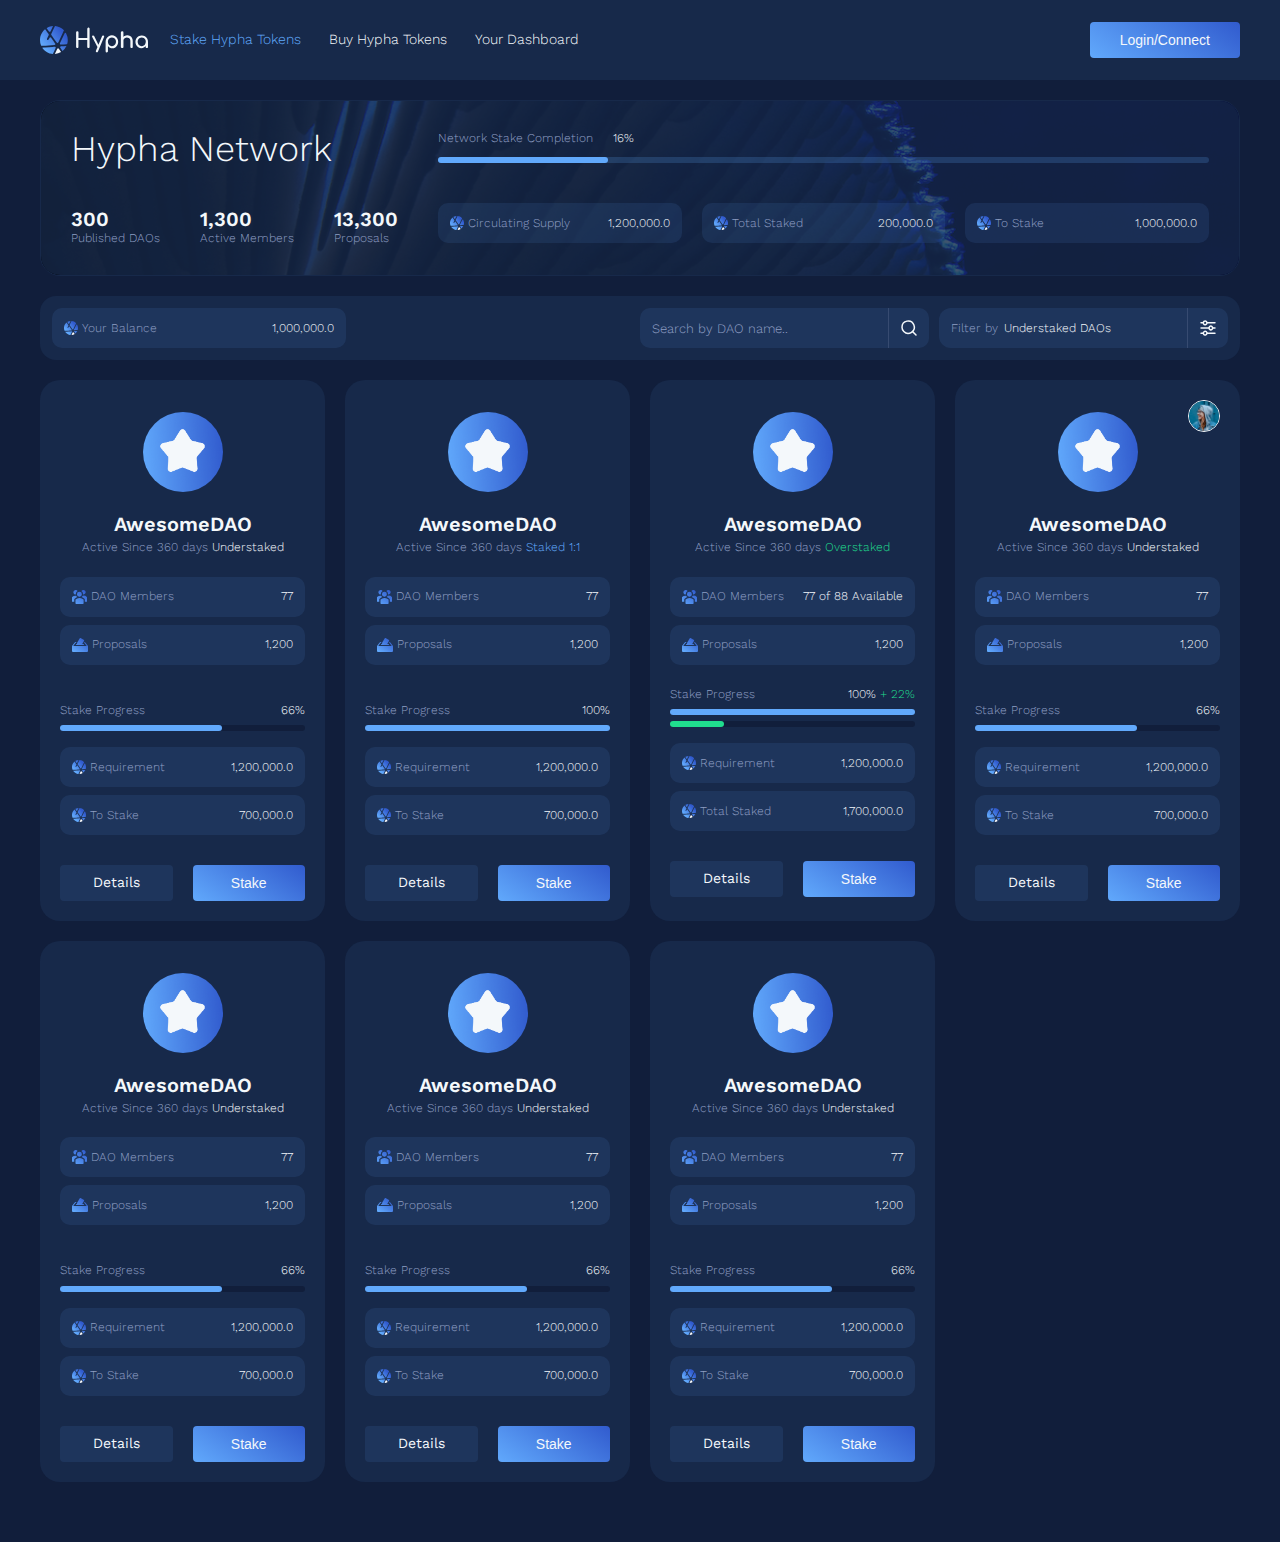
==== index.html @ 045b43c8 "first push" ====
<!DOCTYPE html>
<html lang="en">

<head>
    <meta charset="UTF-8">
    <meta name="viewport" content="width=device-width, initial-scale=1.0">
    <link rel="icon" type="image/x-icon" href="img/favicon.png">
    <link rel="preconnect" href="https://fonts.googleapis.com">
    <link rel="preconnect" href="https://fonts.gstatic.com" crossorigin>
    <link href="https://fonts.googleapis.com/css2?family=Source+Sans+3:ital,wght@0,200;0,300;0,400;0,500;0,600;0,700;0,800;0,900;1,200;1,300;1,400;1,500;1,600;1,700;1,800;1,900&family=Work+Sans:ital,wght@0,100..900;1,100..900&display=swap" rel="stylesheet">
    <link rel="stylesheet" href="css/style.css" />
    <link rel="stylesheet" href="css/responsive.css" />
    <script type="text/javascript" src="js/interactions.js"></script>
    <title>Hypha Stake Platform</title>
</head>

<body>
    <header>
        <div class="foglio flex space-center centered-vertical">
            <div class="flex centered-vertical">
                <span id="resp-menu-icon" onclick="toggleNavMenu()">
                    <span></span>
                    <span></span>
                    <span></span>
                </span>
                <div class="logo-cont flex centered-vertical">
                    <a href="#"><img class="top-logo" src="img/logo-white.svg"></a>
                </div>
                <nav id="main-menu">
                    <ul>
                        <li><a href="#" class="current-page">Stake Hypha Tokens</a></li>
                        <li><a href="#">Buy Hypha Tokens</a></li>
                        <li><a href="#">Your Dashboard</a></li>
                    </ul>
                </nav>
            </div>
            <div class="login-area">
                <button class="primary">Login/Connect</button>
            </div>
        </div>
    </header>
    <section class="network-header">
        <div class="foglio">
            <div class="network-banner gap-40 flex space-center">
                <div class="hug-content left-area">
                    <h2 class="title-36 white">Hypha Network</h2>
                    <div class="flex network-metrics">
                        <div class="condensed-text hug-content">
                            <p class="title-20 white">300</p>
                            <p class="text-12 grey">Published DAOs</p>
                        </div>

                        <div class="condensed-text hug-content">
                            <p class="title-20 white">1,300</p>
                            <p class="grey text-12">Active Members</p>
                        </div>

                        <div class="condensed-text hug-content">
                            <p class="title-20 white">13,300</p>
                            <p class="grey text-12">Proposals</p>
                        </div>
                    </div>
                </div>

                <div class="full-space right-area">
                    <div class="flex gap-20">
                        <span class="text-12 grey">Network Stake Completion</span>
                        <span class="text-12 white">16%</span>
                    </div>
                    <div class="progress-bar">
                        <div class="progress-inside-bar"></div>
                    </div>
                    <div class="banner-ui-inputs flex gap-20">
                        <div class="ui-input-data full-space flex space-center centered-vertical gap-6">
                            <div class="flex centered-vertical">
                                <img src="img/logo-round.svg" />
                                <span class="text-12 grey">Circulating Supply</span>
                            </div>
                            <div class="flex">
                                <span class="text-12 white">1,200,000.0</span>
                            </div>
                        </div>

                        <div class="ui-input-data full-space flex space-center centered-vertical gap-6">
                            <div class="flex centered-vertical">
                                <img src="img/logo-round.svg" />
                                <span class="text-12 grey">Total Staked</span>
                            </div>
                            <div class="flex">
                                <span class="text-12 white">200,000.0</span>
                            </div>
                        </div>

                        <div class="ui-input-data full-space flex space-center centered-vertical gap-6">
                            <div class="flex centered-vertical">
                                <img src="img/logo-round.svg" />
                                <span class="text-12 grey">To Stake</span>
                            </div>
                            <div class="flex">
                                <span class="text-12 white">1,000,000.0</span>
                            </div>
                        </div>
                    </div>
                </div>

            </div>
        </div>
    </section>

    <section class="dao-list">
        <div class="foglio">
            <div class="user-filter-bar flex space-center">
                <div class="width-25">
                    <div class="ui-input-data full-space flex space-center centered-vertical gap-6">
                        <div class="flex centered-vertical">
                            <img src="img/logo-round.svg" />
                            <span class="text-12 grey">Your Balance</span>
                        </div>
                        <div class="flex">
                            <span class="text-12 white">1,000,000.0</span>
                        </div>
                    </div>
                </div>

                <div class="width-50 flex gap-10">
                    <div class="search-container flex">
                        <input type="text" class="search-box" placeholder="Search by DAO name..">
                        <button class="search-button"><img src="img/search.svg" /></button>
                    </div>

                    <div class="filter-container flex">
                        <div class="filter-ui-input">Filter by <span class="white">Understaked DAOs</span></div>
                        <button onclick="toggleFilters()" class="search-button"><img src="img/sort.svg" /></button>
                    </div>
                </div>
            </div>


            <div class="dao-grid">
                <div class="dao-card understaked">
                    <div class="top-dao-info flex wrap">
                        <div class="full-space">
                            <img class="dao-logo" src="img/dao-logo.png" />
                        </div>
                        <div class="full-space">
                            <p class="title-20 dao-name white">AwesomeDAO</p>
                            <p class="grey-20 text-12">Active Since <span>360 days</span> <span class="white">Understaked</span></span></p>
                        </div>
                    </div>

                    <div class="dao-activity-metrics">
                        <div class="ui-input-data full-space flex space-center centered-vertical gap-6">
                            <div class="flex centered-vertical">
                                <img src="img/members.svg" />
                                <span class="text-12 grey">DAO Members</span>
                            </div>
                            <div class="flex">
                                <span class="text-12 white">77</span>
                            </div>
                        </div>
                        <div class="ui-input-data full-space flex space-center centered-vertical gap-6">
                            <div class="flex centered-vertical">
                                <img src="img/proposals.svg" />
                                <span class="text-12 grey">Proposals</span>
                            </div>
                            <div class="flex">
                                <span class="text-12 white">1,200</span>
                            </div>
                        </div>
                    </div>

                    <div class="dao-stake-metrics">
                        <div class="stake-bar">
                            <div class="flex space-center">
                                <span class="text-12 grey">Stake Progress</span>
                                <span class="text-12 white">66%</span>
                            </div>
                            <div class="progress-bar standard">
                                <div class="progress-inside-bar"></div>
                            </div>
                        </div>
                        <div class="ui-input-data full-space flex space-center centered-vertical gap-6">
                            <div class="flex centered-vertical">
                                <img src="img/logo-round.svg" />
                                <span class="text-12 grey">Requirement</span>
                            </div>
                            <div class="flex">
                                <span class="text-12 white">1,200,000.0</span>
                            </div>
                        </div>
                        <div class="ui-input-data full-space flex space-center centered-vertical gap-6">
                            <div class="flex centered-vertical">
                                <img src="img/logo-round.svg" />
                                <span class="text-12 grey">To Stake</span>
                            </div>
                            <div class="flex">
                                <span class="text-12 white">700,000.0</span>
                            </div>
                        </div>
                    </div>

                    <div class="flex dao-card-buttons gap-20">
                        <a href="#" class="fake-button secondary">Details</a>
                        <button class="primary" onclick="toggleModalStake()">Stake</button>
                    </div>
                </div>

                <div class=" dao-card staked-1-1">
                    <div class="top-dao-info flex wrap">
                        <div class="full-space">
                            <img class="dao-logo" src="img/dao-logo.png" />
                        </div>
                        <div class="full-space">
                            <p class="title-20 dao-name white">AwesomeDAO</p>
                            <p class="grey-20 text-12">Active Since <span>360 days</span> <span class="light-blu">Staked 1:1</span></span></p>
                        </div>
                    </div>

                    <div class="dao-activity-metrics">
                        <div class="ui-input-data full-space flex space-center centered-vertical gap-6">
                            <div class="flex centered-vertical">
                                <img src="img/members.svg" />
                                <span class="text-12 grey">DAO Members</span>
                            </div>
                            <div class="flex">
                                <span class="text-12 white">77</span>
                            </div>
                        </div>
                        <div class="ui-input-data full-space flex space-center centered-vertical gap-6">
                            <div class="flex centered-vertical">
                                <img src="img/proposals.svg" />
                                <span class="text-12 grey">Proposals</span>
                            </div>
                            <div class="flex">
                                <span class="text-12 white">1,200</span>
                            </div>
                        </div>
                    </div>

                    <div class="dao-stake-metrics">
                        <div class="stake-bar">
                            <div class="flex space-center">
                                <span class="text-12 grey">Stake Progress</span>
                                <span class="text-12 white">100%</span>
                            </div>
                            <div class="progress-bar standard completed">
                                <div class="progress-inside-bar"></div>
                            </div>
                        </div>
                        <div class="ui-input-data full-space flex space-center centered-vertical gap-6">
                            <div class="flex centered-vertical">
                                <img src="img/logo-round.svg" />
                                <span class="text-12 grey">Requirement</span>
                            </div>
                            <div class="flex">
                                <span class="text-12 white">1,200,000.0</span>
                            </div>
                        </div>
                        <div class="ui-input-data full-space flex space-center centered-vertical gap-6">
                            <div class="flex centered-vertical">
                                <img src="img/logo-round.svg" />
                                <span class="text-12 grey">To Stake</span>
                            </div>
                            <div class="flex">
                                <span class="text-12 white">700,000.0</span>
                            </div>
                        </div>
                    </div>

                    <div class="flex dao-card-buttons gap-20">
                        <a href="#" class="fake-button secondary">Details</a>
                        <button class="primary" onclick="toggleModalStake()">Stake</button>
                    </div>
                </div>

                <div class="dao-card overstaked">
                    <div class="top-dao-info flex wrap">
                        <div class="full-space">
                            <img class="dao-logo" src="img/dao-logo.png" />
                        </div>
                        <div class="full-space">
                            <p class="title-20 dao-name white">AwesomeDAO</p>
                            <p class="grey-20 text-12">Active Since <span>360 days</span> <span class="green">Overstaked</span></span></p>
                        </div>
                    </div>

                    <div class="dao-activity-metrics">
                        <div class="ui-input-data full-space flex space-center centered-vertical gap-6">
                            <div class="flex centered-vertical">
                                <img src="img/members.svg" />
                                <span class="text-12 grey">DAO Members</span>
                            </div>
                            <div class="flex">
                                <span class="text-12 white">77 of 88 Available</span>
                            </div>
                        </div>
                        <div class="ui-input-data full-space flex space-center centered-vertical gap-6">
                            <div class="flex centered-vertical">
                                <img src="img/proposals.svg" />
                                <span class="text-12 grey">Proposals</span>
                            </div>
                            <div class="flex">
                                <span class="text-12 white">1,200</span>
                            </div>
                        </div>
                    </div>

                    <div class="dao-stake-metrics">
                        <div class="stake-bar">
                            <div class="flex space-center">
                                <span class="text-12 grey">Stake Progress</span>
                                <div class="inline-flex gap-4">
                                    <span class="text-12 white">100%</span> <span class="text-12 green">+ 22%</span>
                                </div>
                            </div>
                            <div class="progress-bar standard">
                                <div class="progress-inside-bar"></div>
                            </div>
                            <div class="progress-bar over-stake">
                                <div class="progress-inside-bar"></div>
                            </div>
                        </div>
                        <div class="ui-input-data full-space flex space-center centered-vertical gap-6">
                            <div class="flex centered-vertical">
                                <img src="img/logo-round.svg" />
                                <span class="text-12 grey">Requirement</span>
                            </div>
                            <div class="flex">
                                <span class="text-12 white">1,200,000.0</span>
                            </div>
                        </div>
                        <div class="ui-input-data full-space flex space-center centered-vertical gap-6">
                            <div class="flex centered-vertical">
                                <img src="img/logo-round.svg" />
                                <span class="text-12 grey">Total Staked</span>
                            </div>
                            <div class="flex">
                                <span class="text-12 white">1,700,000.0</span>
                            </div>
                        </div>
                    </div>

                    <div class="flex dao-card-buttons gap-20">
                        <a href="#" class="fake-button secondary">Details</a>
                        <button onclick="toggleModalStake()" class="primary">Stake</button>
                    </div>
                </div>

                <div class="dao-card understaked your-dao">
                    <div class="top-dao-info flex wrap">
                        <div class="avatar"><img src="img/avatar.jpg" /></div>
                        <div class="full-space">
                            <img class="dao-logo" src="img/dao-logo.png" />
                        </div>
                        <div class="full-space">
                            <p class="title-20 dao-name white">AwesomeDAO</p>
                            <p class="grey-20 text-12">Active Since <span>360 days</span> <span class="white">Understaked</span></span></p>
                        </div>
                    </div>

                    <div class="dao-activity-metrics">
                        <div class="ui-input-data full-space flex space-center centered-vertical gap-6">
                            <div class="flex centered-vertical">
                                <img src="img/members.svg" />
                                <span class="text-12 grey">DAO Members</span>
                            </div>
                            <div class="flex">
                                <span class="text-12 white">77</span>
                            </div>
                        </div>
                        <div class="ui-input-data full-space flex space-center centered-vertical gap-6">
                            <div class="flex centered-vertical">
                                <img src="img/proposals.svg" />
                                <span class="text-12 grey">Proposals</span>
                            </div>
                            <div class="flex">
                                <span class="text-12 white">1,200</span>
                            </div>
                        </div>
                    </div>

                    <div class="dao-stake-metrics">
                        <div class="stake-bar">
                            <div class="flex space-center">
                                <span class="text-12 grey">Stake Progress</span>
                                <span class="text-12 white">66%</span>
                            </div>
                            <div class="progress-bar standard">
                                <div class="progress-inside-bar"></div>
                            </div>
                        </div>
                        <div class="ui-input-data full-space flex space-center centered-vertical gap-6">
                            <div class="flex centered-vertical">
                                <img src="img/logo-round.svg" />
                                <span class="text-12 grey">Requirement</span>
                            </div>
                            <div class="flex">
                                <span class="text-12 white">1,200,000.0</span>
                            </div>
                        </div>
                        <div class="ui-input-data full-space flex space-center centered-vertical gap-6">
                            <div class="flex centered-vertical">
                                <img src="img/logo-round.svg" />
                                <span class="text-12 grey">To Stake</span>
                            </div>
                            <div class="flex">
                                <span class="text-12 white">700,000.0</span>
                            </div>
                        </div>
                    </div>

                    <div class="flex dao-card-buttons gap-20">
                        <a href="#" class="fake-button secondary">Details</a>
                        <button onclick="toggleModalStake()" class="primary">Stake</button>
                    </div>
                </div>

                <div class="dao-card understaked">
                    <div class="top-dao-info flex wrap">
                        <div class="full-space">
                            <img class="dao-logo" src="img/dao-logo.png" />
                        </div>
                        <div class="full-space">
                            <p class="title-20 dao-name white">AwesomeDAO</p>
                            <p class="grey-20 text-12">Active Since <span>360 days</span> <span class="white">Understaked</span></span></p>
                        </div>
                    </div>

                    <div class="dao-activity-metrics">
                        <div class="ui-input-data full-space flex space-center centered-vertical gap-6">
                            <div class="flex centered-vertical">
                                <img src="img/members.svg" />
                                <span class="text-12 grey">DAO Members</span>
                            </div>
                            <div class="flex">
                                <span class="text-12 white">77</span>
                            </div>
                        </div>
                        <div class="ui-input-data full-space flex space-center centered-vertical gap-6">
                            <div class="flex centered-vertical">
                                <img src="img/proposals.svg" />
                                <span class="text-12 grey">Proposals</span>
                            </div>
                            <div class="flex">
                                <span class="text-12 white">1,200</span>
                            </div>
                        </div>
                    </div>

                    <div class="dao-stake-metrics">
                        <div class="stake-bar">
                            <div class="flex space-center">
                                <span class="text-12 grey">Stake Progress</span>
                                <span class="text-12 white">66%</span>
                            </div>
                            <div class="progress-bar standard">
                                <div class="progress-inside-bar"></div>
                            </div>
                        </div>
                        <div class="ui-input-data full-space flex space-center centered-vertical gap-6">
                            <div class="flex centered-vertical">
                                <img src="img/logo-round.svg" />
                                <span class="text-12 grey">Requirement</span>
                            </div>
                            <div class="flex">
                                <span class="text-12 white">1,200,000.0</span>
                            </div>
                        </div>
                        <div class="ui-input-data full-space flex space-center centered-vertical gap-6">
                            <div class="flex centered-vertical">
                                <img src="img/logo-round.svg" />
                                <span class="text-12 grey">To Stake</span>
                            </div>
                            <div class="flex">
                                <span class="text-12 white">700,000.0</span>
                            </div>
                        </div>
                    </div>

                    <div class="flex dao-card-buttons gap-20">
                        <a href="#" class="fake-button secondary">Details</a>
                        <button onclick="toggleModalStake()" class="primary">Stake</button>
                    </div>
                </div>

                <div class="dao-card understaked">
                    <div class="top-dao-info flex wrap">
                        <div class="full-space">
                            <img class="dao-logo" src="img/dao-logo.png" />
                        </div>
                        <div class="full-space">
                            <p class="title-20 dao-name white">AwesomeDAO</p>
                            <p class="grey-20 text-12">Active Since <span>360 days</span> <span class="white">Understaked</span></span></p>
                        </div>
                    </div>

                    <div class="dao-activity-metrics">
                        <div class="ui-input-data full-space flex space-center centered-vertical gap-6">
                            <div class="flex centered-vertical">
                                <img src="img/members.svg" />
                                <span class="text-12 grey">DAO Members</span>
                            </div>
                            <div class="flex">
                                <span class="text-12 white">77</span>
                            </div>
                        </div>
                        <div class="ui-input-data full-space flex space-center centered-vertical gap-6">
                            <div class="flex centered-vertical">
                                <img src="img/proposals.svg" />
                                <span class="text-12 grey">Proposals</span>
                            </div>
                            <div class="flex">
                                <span class="text-12 white">1,200</span>
                            </div>
                        </div>
                    </div>

                    <div class="dao-stake-metrics">
                        <div class="stake-bar">
                            <div class="flex space-center">
                                <span class="text-12 grey">Stake Progress</span>
                                <span class="text-12 white">66%</span>
                            </div>
                            <div class="progress-bar standard">
                                <div class="progress-inside-bar"></div>
                            </div>
                        </div>
                        <div class="ui-input-data full-space flex space-center centered-vertical gap-6">
                            <div class="flex centered-vertical">
                                <img src="img/logo-round.svg" />
                                <span class="text-12 grey">Requirement</span>
                            </div>
                            <div class="flex">
                                <span class="text-12 white">1,200,000.0</span>
                            </div>
                        </div>
                        <div class="ui-input-data full-space flex space-center centered-vertical gap-6">
                            <div class="flex centered-vertical">
                                <img src="img/logo-round.svg" />
                                <span class="text-12 grey">To Stake</span>
                            </div>
                            <div class="flex">
                                <span class="text-12 white">700,000.0</span>
                            </div>
                        </div>
                    </div>

                    <div class="flex dao-card-buttons gap-20">
                        <a href="#" class="fake-button secondary">Details</a>
                        <button onclick="toggleModalStake()" class="primary">Stake</button>
                    </div>
                </div>

                <div class="dao-card understaked">
                    <div class="top-dao-info flex wrap">
                        <div class="full-space">
                            <img class="dao-logo" src="img/dao-logo.png" />
                        </div>
                        <div class="full-space">
                            <p class="title-20 dao-name white">AwesomeDAO</p>
                            <p class="grey-20 text-12">Active Since <span>360 days</span> <span class="white">Understaked</span></span></p>
                        </div>
                    </div>

                    <div class="dao-activity-metrics">
                        <div class="ui-input-data full-space flex space-center centered-vertical gap-6">
                            <div class="flex centered-vertical">
                                <img src="img/members.svg" />
                                <span class="text-12 grey">DAO Members</span>
                            </div>
                            <div class="flex">
                                <span class="text-12 white">77</span>
                            </div>
                        </div>
                        <div class="ui-input-data full-space flex space-center centered-vertical gap-6">
                            <div class="flex centered-vertical">
                                <img src="img/proposals.svg" />
                                <span class="text-12 grey">Proposals</span>
                            </div>
                            <div class="flex">
                                <span class="text-12 white">1,200</span>
                            </div>
                        </div>
                    </div>

                    <div class="dao-stake-metrics">
                        <div class="stake-bar">
                            <div class="flex space-center">
                                <span class="text-12 grey">Stake Progress</span>
                                <span class="text-12 white">66%</span>
                            </div>
                            <div class="progress-bar standard">
                                <div class="progress-inside-bar"></div>
                            </div>
                        </div>
                        <div class="ui-input-data full-space flex space-center centered-vertical gap-6">
                            <div class="flex centered-vertical">
                                <img src="img/logo-round.svg" />
                                <span class="text-12 grey">Requirement</span>
                            </div>
                            <div class="flex">
                                <span class="text-12 white">1,200,000.0</span>
                            </div>
                        </div>
                        <div class="ui-input-data full-space flex space-center centered-vertical gap-6">
                            <div class="flex centered-vertical">
                                <img src="img/logo-round.svg" />
                                <span class="text-12 grey">To Stake</span>
                            </div>
                            <div class="flex">
                                <span class="text-12 white">700,000.0</span>
                            </div>
                        </div>
                    </div>

                    <div class="flex dao-card-buttons gap-20">
                        <a href="#" class="fake-button secondary">Details</a>
                        <button onclick="toggleModalStake()" class="primary">Stake</button>
                    </div>
                </div>
            </div>
        </div>
    </section>

    <section id="stake-modal-pop">
        <div class="foglio">
            <div class="modal-pop">
                <div onclick="toggleModalStake()" id="close-stake-pop">
                    <img src="img/close-icon.svg" />
                </div>

                <div class="stake-top-info flex space-center gap-20">
                    <div class="flex centered-vertical">
                        <img class="dao-stake-logo" src="img/dao-logo.png">
                        <div class="dao-stake-name">
                            <p class="text-12 grey">Stake for:</p>
                            <p class="title-20 white">Awesome DAO</p>
                        </div>
                    </div>
                    <div class="stake-bar">
                        <div class="flex gap-20">
                            <span class="text-12 grey">Stake Progress</span>
                            <span class="text-12 white">66%</span>
                        </div>
                        <div class="progress-bar standard">
                            <div class="progress-inside-bar"></div>
                        </div>
                    </div>
                </div>

                <div class="stake-token-data flex gap-20">
                    <div class="ui-input-data full-space flex space-center centered-vertical gap-6">
                        <div class="flex centered-vertical">
                            <img src="img/logo-round.svg" />
                            <span class="text-12 grey">Stake Requirement</span>
                        </div>
                        <div class="flex">
                            <span class="text-12 white">1,200,000.0</span>
                        </div>
                    </div>
                    <div class="ui-input-data full-space flex space-center centered-vertical gap-6">
                        <div class="flex centered-vertical">
                            <img src="img/logo-round.svg" />
                            <span class="text-12 grey">To Stake</span>
                        </div>
                        <div class="flex">
                            <span class="text-12 white">700,000.0</span>
                        </div>
                    </div>
                </div>

                <div class="your-stake-data">
                    <div class="ui-input-data full-space flex space-center centered-vertical gap-6">
                        <div class="flex centered-vertical">
                            <img src="img/logo-round.svg" />
                            <span class="text-12 grey">Your Balance</span>
                        </div>
                        <div class="flex">
                            <span class="text-12 white">1,200,000.0</span>
                        </div>
                    </div>
                    <div class="field-wrapper">
                        <input type="text" class="your-stake-amount" placeholder="700,000.0">
                        <div class="field-over-content flex align-center">
                            <img src="img/logo-round.svg" />
                            <span class="text-12 white">Input Amount to Stake:</span>
                        </div>
                    </div>
                </div>

                <div class="modal-stake-actions flex gap-20">
                    <button onclick="toggleModalStake()" class="secondary">Close</button>
                    <button class="primary">Stake</button>
                </div>
            </div>
        </div>
    </section>

    <section id="filter-modal-pop">
        <div class="foglio">
            <div class="filters">

                <div class="filters-head">
                    <p class="title-20 white">Filters</p>
                    <div onclick="toggleFilters()" id="close-filter-pop">
                        <img src="img/close-icon.svg" />
                    </div>
                </div>
                <div class="filters-body">
                    <div class="dao-status-row flex gap-10">
                        <div class="dao-status selected">Understaked</div>
                        <div class="dao-status">Overstaked</div>
                        <div class="dao-status">1:1Staked</div>
                        <div class="dao-status">Your DAOs</div>
                    </div>

                    <div class="filters-row">
                        <p class="white">Minimum Hypha Missing Stake</p>
                        <div class="field-wrapper">
                            <input type="text" class="your-stake-amount" placeholder="100.0">
                            <div class="field-over-content flex align-center">
                                <img src="img/logo-round.svg" />
                                <span class="text-12 white">Hypha:</span>
                            </div>
                        </div>
                    </div>

                    <div class="filters-row">
                        <p class="white">Maximum Hypha Missing Stake</p>
                        <div class="field-wrapper">
                            <input type="text" class="your-stake-amount" placeholder="100.0">
                            <div class="field-over-content flex align-center">
                                <img src="img/logo-round.svg" />
                                <span class="text-12 white">Hypha:</span>
                            </div>
                        </div>
                    </div>

                    <div class="filters-row">
                        <p class="white">Minimum DAO Members</p>
                        <div class="field-wrapper">
                            <input type="text" class="your-stake-amount" placeholder="1">
                            <div class="field-over-content flex align-center">
                                <img src="img/members.svg" />
                                <span class="text-12 white">Members:</span>
                            </div>
                        </div>
                    </div>

                    <div class="filters-row">
                        <p class="white">Minimum DAO Proposals</p>
                        <div class="field-wrapper">
                            <input type="text" class="your-stake-amount" placeholder="1">
                            <div class="field-over-content flex align-center">
                                <img src="img/proposals.svg" />
                                <span class="text-12 white">Proposals:</span>
                            </div>
                        </div>
                    </div>
                </div>
                <div class="filters-foot">
                    <button class="secondary">Reset Filters</button>
                    <button class="primary">Show 1234 DAOs</button>
                </div>
            </div>
        </div>
    </section>

</body>

</html>
---- css/style.css ----
:root {
    --dark-blu: #111E3B;
    --card-blu: #17294A;
    --light-blu: #61A9FC;
    --green: #20DD8E;
    --light-blu-tra: rgba(97,169,252,0.08);
    --light-blu-trasp: rgba(97,169,252,0.1);
    --light-blu-trasp-hover: rgba(97,169,252,0.2);
    --grey: #8E9EC3;    
    --white: #F4F8FB;
    --gradient: linear-gradient(35Deg, #61A9FC, #315BCE);   
    --glow-shadow: 0px 0px 40px rgba(97,169,252,0.3);
    --work: "Work Sans", sans-serif;

}

* {
    box-sizing: border-box;
}

html {
    scroll-behavior: smooth;
    
}

body,html {
    margin:0;
    font-family: var(--work);
    color:var(--grey);
    background-color:var(--dark-blu);
    font-size:14px;
    line-height:1.7em;
    font-weight:300;
}

body::-webkit-scrollbar {
    width: 6px;
  }
   
body::-webkit-scrollbar-track {
box-shadow: inset 0 0 6px rgba(0, 0, 0, 0.3);
}
   
body::-webkit-scrollbar-thumb {
background-color: var(--light-blu);
outline: 1px solid var(--dark-blu);
border-radius:6px;
}

.no-scroll {
    overflow:hidden;
}

h1,h2,h3,h4,h5 {
    color:var(--white);
    font-weight:400;
    margin:0;
}

p {
    margin:0;
}
.white {
    color:var(--white);
}

.grey {
    color:var(--grey);
}

.green {
    color:var(--green);
}

.light-blu{color:var(--light-blu);}

.title-36 {
    font-size:36px;
    font-weight:300;
    line-height:1em;
}

.title-26 {
    font-size:26px;
    font-weight:600;
    line-height:1.2em;
}

.title-20 {
    font-size:20px;
    font-weight:600;
    line-height:1.2em;
}

.text-12 {
    font-size:12px;
    line-height:1.2em;
}

button,
.fake-button {
    height:36px;
    display:flex;
    align-items: center;
    justify-content:center;
    padding:0px 30px;
    color:var(--white);
    font-weight:400;
    font-size:14px;
    border:none;
    border-radius:4px;
    cursor:pointer;
    transition-duration: .3s;
}

button.primary,
.fake-button.primary{
    background:var(--gradient);
}

button.secondary,
.fake-button.secondary{
    background:var(--light-blu-trasp);
}

button.primary:hover,
.fake-button.primary:hover {
    box-shadow: var(--glow-shadow);
}

button.secondary:hover,
.fake-button.secondary:hover{
    background:var(--light-blu-trasp-hover);
}

/*my bootstrap stuff*/

.flex {
    display:flex;
}

.inline-flex {
    display:inline-flex;
}
.wrap {
    flex-wrap: wrap;
}
.space-center {
 justify-content: space-between;
}


.align-center {
    justify-content: space-around;
}



.gap-40 {
    gap:40px;
}
.gap-20 {
    gap:20px;
}
.gap-10 {
    gap:10px;
}

.gap-6 {
    gap:6px;
}

.gap-4 {
    gap:4px;
}

.full-space {
    width:100%;
}

.width-25 {
    width:25%;
}

.width-50 {
    width:50%;
}

.width-75 {
    width:75%;
}

.hug-content {
    width:max-content;
}

input {
    background:var(--light-blu-trasp);
    border:none;
    border-radius:10px;
    padding:12px;
    color:var(--white);
    line-height:1px;
    transition-duration: .3s;
    font-weight:300;
    font-family: "work sans";
    line-height:1em;
    font-size:13px;
}

input:focus {
    border:none;
    outline: none;
    color:var(--light-blu);

}

input:hover::placeholder {
    
    color:var(--light-blu);
} 

input:focus::placeholder {
    opacity:0;
}

input::placeholder {
    color:var(--grey);
    font-weight:300;
    line-height:1em;
}

.search-container input {
    border-radius:10px 0px 0px 10px;
}

button.search-button {
    width:48px;
    height:100%;
    background:var(--light-blu-trasp);
    display:flex;
    align-items: center;
    justify-content: center;
    padding:0;
    border-radius:0px 10px 10px 0px;
    border-left:1px solid rgba(153,167,200,20%);
    transition-duration: .3s;
}

button.search-button:hover {
    background:var(--light-blu);
}

button.search-button img {
    width:24px;
}

.filter-ui-input {
    border-radius:12px 0px 0px 12px;
    padding:12px;
    line-height:1em;
    font-size:12px;
    background:var(--light-blu-trasp);
    min-width:max-content;
    display:flex;
    align-items: center;
    gap:6px;
}

.search-container,
.filter-container,
.search-container .search-box,
.filter-container .filter-ui-input  {
    width:100%;
    min-width:max-content;
}

/*layout stuff*/

section, header {
    display: flex;
    justify-content: center;
    width:100%;
}

header {
    height:80px;
    background-color:var(--card-blu);
}
.foglio {
    max-width:1600px;
    width:100%;
    padding:0px 40px;
}

.centered-vertical {
    align-items: center;
}

.network-header {
    padding-top:20px;
}

.network-banner {
    width:100%;
    height:fit-content;
    padding:30px;
    border-radius:20px;
    position:relative;
    background-image: url('../img/network-header.jpeg');
    background-size:cover;
    border:1px solid var(--card-blu);
    min-height:100px;
    overflow:hidden;
}

.network-banner div {
    position:relative;
}

.network-banner:before {
    position:absolute;
    width:100%;
    height:100%;
    background-color:var(--card-blu);
    content:"";
    opacity:.8;
    top:0;
    left:0;
}

.top-logo {
    width:108px;
}

nav ul {
    margin:0;
    padding:0px 0px 0px 10px;
}

nav ul li {
    list-style-type: none;
    display:inline;
    padding:12px;
}

nav ul li a {
    transition-duration: .3s;
    color:var(--white);
    font-weight:300;
}

nav ul li a.current-page {
    color:var(--light-blu);
}

a {
    text-decoration: none;
}

.condensed-text p {
    line-height:1.2em;
}

.network-metrics {
    padding-top:40px;
}

.network-metrics div:not(:first-child) {
    margin-left:40px;
}

.network-banner .progress-bar {
    background: var(--light-blu-trasp-hover);
}

.progress-bar {
    width:100%;
    height:6px;
    border-radius:6px;
    margin-top:12px;
}

.network-banner .progress-bar .progress-inside-bar {
    border-radius:6px;
    height:6px;
    width:22%;
    background:var(--light-blu);
}

.banner-ui-inputs {
    padding-top:40px;
}

.ui-input-data {
    background:var(--light-blu-trasp);
    border-radius:10px;
    padding:0px 12px;
    height:40px;
    min-width:max-content;
}

.ui-input-data img {
    height:14px;
    margin-right:4px;
}


.user-filter-bar {
    padding:12px;
    border-radius: 16px;
    background:var(--card-blu);
    width:100%;
}

.dao-list {
    padding-top:20px;
    padding-bottom:60px;
}

.dao-grid {
    display: grid;
    grid-gap: 20px;
    grid-template-columns: 1fr 1fr 1fr 1fr;
    grid-auto-columns: 1fr;
    margin-top:20px;
}

.dao-card {
    width:100%;
    min-height:400px;
    border-radius:20px;
    padding:20px;
    background:var(--card-blu);

}

.top-dao-info {
    text-align: center;
    align-items: center;
}

.top-dao-info img.dao-logo {
    width:80px;
    height:80px;
    border-radius: 100%;
    object-fit: cover;
    margin-top:12px;
}

.top-dao-info .dao-name {
    margin:12px 0px 4px 0px;
}

.dao-activity-metrics {
    margin-top:22px;
    
}

.dao-stake-metrics {
    margin-top:38px;
}

.dao-activity-metrics .ui-input-data,
.dao-stake-metrics .ui-input-data {
    margin-top:8px;
}

.stake-bar {
    padding-bottom:8px;
}
.progress-bar.standard,
.progress-bar.over-stake  {
    background: var(--dark-blu);
}

.progress-bar.over-stake {
    margin-top:6px;
}

.progress-bar.standard {
    width:100%;
    height:6px;
    border-radius:6px;
    margin-top:8px;
}

.progress-bar.standard .progress-inside-bar {
    border-radius:6px;
    height:6px;
    width:66%;
    background:var(--light-blu);
}

.progress-bar.standard.completed .progress-inside-bar {
    width:100%;
}

.dao-card.overstaked .progress-bar.over-stake .progress-inside-bar {
    border-radius:6px;
    height:6px;
    width:22%;
    background:var(--green);
}

.dao-card-buttons {
    margin-top:30px;
}

.dao-card-buttons button,
.dao-card-buttons .fake-button  {
    width:100%;
}

.dao-card.overstaked .progress-inside-bar {
    width:100%;
}

.dao-card.overstaked .dao-stake-metrics {
    margin-top:22px;
}

.your-dao {
    position:relative;
}

.your-dao .avatar {
    position:absolute;
    right:20px;
    top:20px;
}

.your-dao .avatar img {
    width:32px;
    height:32px;
    object-fit: cover;
    border-radius:100%;
    border:1px solid var(--white);
}

#resp-menu-icon{
    display:none;
}

.logo-cont a {
    display:flex;
}

/* stake modal pop*/

#stake-modal-pop,
#filter-modal-pop {
    background-color:rgba(0, 0, 0, 0.7);
    backdrop-filter: blur(10px);
    position:fixed;
    top:0;
    left:0;
    height:100svh;
    width:100%;
    z-index:200;
    opacity:0;
    pointer-events: none;
    transition-duration:.2s;
}

#stake-modal-pop.show,
#filter-modal-pop.show {
    opacity:1;
    pointer-events: all;
}

#stake-modal-pop  .foglio,
#filter-modal-pop .foglio {
    display:flex;
    align-items: center;
    justify-content: center;
}

.modal-pop {
    width:100%;
    max-width:560px;
    padding:20px;
    border-radius:20px;
    background-color:var(--card-blu);
    min-height:200px;
    position:relative;
    transform:translateY(30px);
    transition: all 400ms cubic-bezier(.47,1.64,.41,.8);
}

#stake-modal-pop.show .modal-pop {
    transform:translateY(0px)
}

#close-stake-pop,
#close-filter-pop {
    position:absolute;
    top:16px;
    right:16px;
    width:24px;
    height:24px;
    display:flex;
    align-items: center;
    justify-content: center;
    cursor:pointer;
}

#close-stake-pop img,
#close-filter-pop img {
    width:10px;
}

.dao-stake-logo {
    width:60px;
    height:60px;
    border-radius: 60px;
    object-fit: cover;
    margin-right:12px;
}

.modal-pop .stake-bar {
    width:50%;
    padding-bottom: 0;
    padding-top: 15px;
}

.stake-token-data {
    margin-top:25px;
    padding-bottom:25px;
    border-bottom:1px solid var(--light-blu-trasp);
}

.your-stake-data {
    margin-top:25px;
}

.field-wrapper {
    width:100%;
    position:relative;
}

.field-over-content {
    width: max-content;
    position: absolute;
    top: 32px;
    left: 12px;
}

.field-over-content img {
    width:14px;
    margin-right:4px;
}

input.your-stake-amount {
    width:100%;
    margin-top:14px;
    font-size:22px;
    text-align:right;
    position:relative;
}

.modal-stake-actions {
    width:100%;
    margin-top:25px;
}

.modal-stake-actions button {
    width:100%;
}


.filters {
    width:660px;
    border-radius:20px;
    overflow:hidden;
    position:relative;
    transform:translateY(30px);
    transition: all 400ms cubic-bezier(.47,1.64,.41,.8);
}

.filters-head,
.filters-foot {
    padding:30px;
    background:var(--card-blu);
    box-shadow:0px 0px 30px rgba(0,0,0,0.3);
    z-index:2;
    position:relative;
}


.filters-foot {
    display:flex;
    gap:20px;
}

.filters-body {
    height:calc(100svh - 300px);
    background:var(--dark-blu);
    overflow-y:scroll;
    padding:30px;
    z-index:1;
}

.filters-body::-webkit-scrollbar {
    width: 6px;
  }
   
  .filters-body::-webkit-scrollbar-track {
    box-shadow: inset 0 0 6px rgba(0, 0, 0, 0.3);
  }
   
  .filters-body::-webkit-scrollbar-thumb {
    background-color: var(--light-blu);
    outline: 1px solid var(--dark-blu);
    border-radius:6px;
  }

.filters-foot button {
    width:100%;
    padding:0;
}

.dao-status-row {
    margin-bottom:20px;
    padding-bottom:25px;
    border-bottom: 1px solid var(--light-blu-trasp);
    flex-wrap:wrap;
}

.filters-row {
    margin-bottom:20px;
    padding-bottom:25px;
    border-bottom: 1px solid var(--light-blu-trasp);
}

.dao-status {
    padding:0px 12px;
    height:36px;
    border-radius:6px;
    font-size:14px;
    color:var(--white);
    background:var(--light-blu-trasp);
    display:flex;
    align-items: center;
    transition-duration:.3s;
    cursor:pointer;
    
}

.dao-status:hover {
    background:var(--light-blu);
}

.dao-status.selected {
    background:var(--gradient);
}

.filters input.your-stake-amount {
   margin-top:8px;
}

.filters input.your-stake-amount::placeholder {
    color:var(--white);
}

.filters .field-over-content {
    top:26px;
}


#filter-modal-pop.show .filters {
    transform:translateY(0px)
}
---- css/responsive.css ----
@media screen and (max-width:1200px){
    .dao-grid {
        display: grid;
        grid-gap: 20px;
        grid-template-columns: 1fr 1fr 1fr;
        grid-auto-columns: 1fr;
        margin-top: 20px;
    }

    .network-banner.gap-40 {
        gap:20px;
    }

    .network-metrics div:not(:first-child) {
        margin-left: 14px;
    }

    .foglio {

        padding:0px 28px;
    }
}


@media screen and (max-width:980px){
    .dao-grid {
        display: grid;
        grid-gap: 20px;
        grid-template-columns: 1fr 1fr;
        grid-auto-columns: 1fr;
        margin-top: 20px;
    }

    .user-filter-bar .width-25 {
        width:33.33%;
    }

    .user-filter-bar .width-50 {
        width:calc(66.66% - 10px);
    }

    .network-banner {
        display:block;
    }

    .network-banner .left-area {
        display:flex;
    }

    .network-metrics {
        padding-top:0;
        padding-left:20px;
    }

    .network-banner .right-area {
        padding-top:20px;
    }

    .banner-ui-inputs {
        padding-top:20px;
    }
}

@media screen and (max-width:784px){ 
 nav {
    position: absolute;
    top: 60px;
    width: 100%;
    z-index: 10;
    left: 0;
    padding: 10px 50px;
    background:var(--dark-blu);
    height:0;
    overflow: hidden;
    pointer-events: none;
    transition-duration:.4s;
 }

 nav.show {
    height:calc(100vh - 60px);
    pointer-events: all;
 }

 nav ul li {
    display: flex;
 }

 #resp-menu-icon {
    display:block;
    width:32px;
    height:32px;
    position:relative;
    cursor:pointer;
 }

 #resp-menu-icon span {
    width:20px;
    height:1.5px;
    border-radius:2px;
    background-color:var(--white);
    position:absolute;
    transition-duration:.2s;
    transform-origin: left;
 }

 #resp-menu-icon span:nth-child(1) {
    top:10px;
    left:6px;
 }

 #resp-menu-icon span:nth-child(2) {
    top:16px;
    left:6px;
 }

 #resp-menu-icon span:nth-child(3) {
    top:22px;
    left:6px;
 }

 #resp-menu-icon.close span:nth-child(2) {
    opacity:0;
 }

 #resp-menu-icon.close span:nth-child(1) {
    transform:rotate(45Deg);
    top:9px;
 }

 #resp-menu-icon.close span:nth-child(3) {
    transform:rotate(-45Deg);
    top:23px;
 }

 .top-logo {
    width:94px;
    margin-left:10px;
 }

 header {
    height:60px;
 }



 .banner-ui-inputs {
  flex-wrap: wrap;
  gap:8px;
 }

 .user-filter-bar {
    display:block;
    padding:20px;
 }
 
 .user-filter-bar .width-25,
 .user-filter-bar .width-50 {
    width:100%;
    flex-wrap: wrap;
        gap: 8px;
 }
 
 .network-banner {
    padding:20px;
 }

 .user-filter-bar .width-50 {
    margin-top:8px;
 }


}


@media screen and (max-width:680px){
    .dao-grid {
        display: grid;
        grid-gap: 20px;
        grid-template-columns: 1fr;
        grid-auto-columns: 1fr;
        margin-top: 20px;
    }

    .network-banner .left-area {
        display:block;
        padding-bottom: 20px;
        border-bottom: 1px solid var(--light-blu-trasp-hover);
        width: 100%;
    }
    .network-metrics {
        padding-top: 20px;
        padding-left: 0px;
    }

    .right-area .flex.gap-20,
    .network-metrics {
        justify-content: space-between;
    }

    .network-metrics div:not(:first-child) {
        margin-left:0;
    }

    
    .network-banner {
        padding:20px;
    }

    .foglio {
        padding:0px 20px;
    }

    .title-36 {
        font-size:22px;
    }

    .network-banner .title-20 {
        font-size:16px;
    }

    #stake-modal-pop .foglio {
        padding:0;
        align-items: flex-end;
        
    }

    #stake-modal-pop .modal-pop {
        max-width:100%;
        padding-bottom:30px;
        border-radius:20px 20px 0px 0px;
        
    }

    .stake-token-data {
        flex-wrap: wrap;
        gap: 8px;
        margin-top: 12px;
        padding-bottom: 20px;
    }

    .your-stake-data {
        margin-top:20px;
    }
    input.your-stake-amount {
        margin-top:8px;
    }

    .field-over-content {
        top:26px;
    }

    .stake-top-info {
        flex-wrap:wrap;
        gap:10px;
    }

    .modal-pop .stake-bar {
        width:100%;
    }

    .modal-pop .stake-bar .gap-20 {
        justify-content: space-between;
    }

    #filter-modal-pop .foglio {
        padding:10px;
    }

    .filters-head,
    .filters-foot {
        padding:20px;
    }

    .filters-body {
        padding:20px;
        height: calc(100svh - 200px);
    }
}
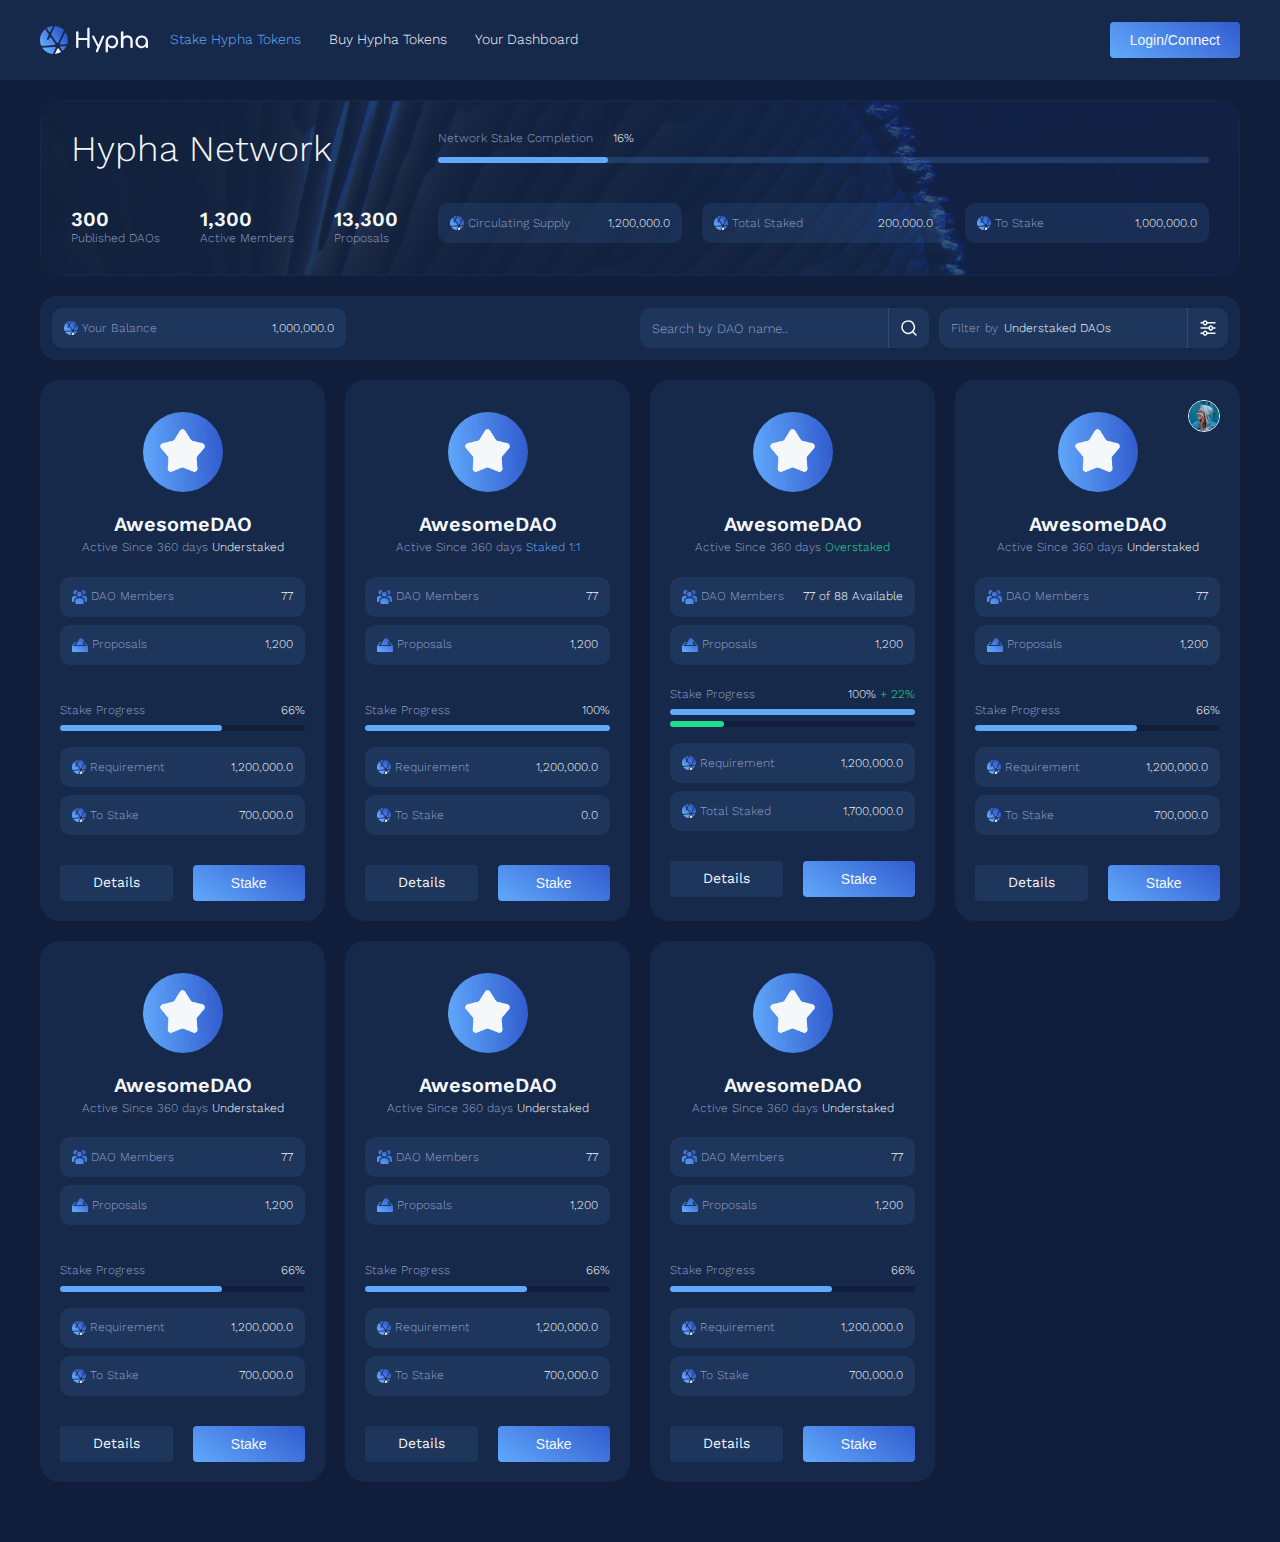
==== commit cb126bc5: "dao-details page" ====
--- a/index.html
+++ b/index.html
@@ -262,7 +262,7 @@
                                 <span class="text-12 grey">To Stake</span>
                             </div>
                             <div class="flex">
-                                <span class="text-12 white">700,000.0</span>
+                                <span class="text-12 white">0.0</span>
                             </div>
                         </div>
                     </div>
@@ -622,6 +622,7 @@
         </div>
     </section>
 
+    <!--modal stake pop-up -->
     <section id="stake-modal-pop">
         <div class="foglio">
             <div class="modal-pop">
@@ -696,6 +697,8 @@
         </div>
     </section>
 
+
+    <!--modal filter pop-up -->
     <section id="filter-modal-pop">
         <div class="foglio">
             <div class="filters">
--- a/css/style.css
+++ b/css/style.css
@@ -92,18 +92,29 @@
     line-height:1.2em;
 }
 
+.title-16 {
+    font-size:16px;
+    font-weight:600;
+    line-height:1.2em;
+}
+
 .text-12 {
     font-size:12px;
     line-height:1.2em;
 }
 
+.text-10 {
+    font-size:10px;
+    line-height:1.2em;
+}
+
 button,
 .fake-button {
     height:36px;
     display:flex;
     align-items: center;
     justify-content:center;
-    padding:0px 30px;
+    padding:0px 20px;
     color:var(--white);
     font-weight:400;
     font-size:14px;
@@ -164,6 +175,10 @@
 }
 .gap-10 {
     gap:10px;
+}
+
+.gap-8 {
+    gap:8px;
 }
 
 .gap-6 {
@@ -770,4 +785,112 @@
 
 #filter-modal-pop.show .filters {
     transform:translateY(0px)
+}
+
+
+
+.secondary.back {
+    padding-left:16px;
+    display:flex;
+    gap:6px;
+}
+
+.secondary.back:hover {
+    gap:10px;
+    padding-left:12px;
+}
+
+.extra-nav {
+    margin:20px 0px;
+    
+}
+
+.top-right-buttons button {
+    min-width:120px;
+}
+
+.details-left {
+    width:40%;
+}
+
+.card {
+    background-color:var(--card-blu);
+    padding:20px;
+    border-radius:20px;
+}
+
+.purpose {
+    margin-top:20px;
+}
+
+.expand-purpose {
+    margin-top:10px;
+    cursor:pointer;
+    font-weight:500;
+    align-items: center;
+    display:flex;
+    gap:10px;
+}
+
+.expand-purpose img {
+    transform:rotate(-90Deg);
+}
+
+#expand-purpose.shown img {
+    transform:rotate(-270Deg);
+}
+
+.more-purpose {
+    margin-top:0px;
+    height:0px;
+    overflow: hidden;
+}
+
+.more-purpose.show {
+    margin-top:10px;
+    height:auto;
+} 
+
+.card:not(:first-child) {
+    margin-top:20px;
+}
+
+.details-stake-performance {
+    margin-top:0px;
+    gap:10px;
+    display:flex;
+    flex-wrap: wrap;
+}
+
+.inputs-line {
+    margin-top:18px;
+}
+
+img.dao-token {
+    border-radius:100%;
+}
+
+.members-list {
+    display:flex;
+    flex-wrap: wrap;
+    gap:16px;
+    margin-top:20px;
+}
+
+.item-member {
+    display:flex;
+    align-items: center;
+    gap:6px;
+}
+
+.item-member img {
+    width:26px;
+    height:26px;
+    border-radius:100px;
+    object-fit: cover;
+    border:1px solid var(--white);
+}
+
+.member-det {
+    display:grid;
 }--- a/css/responsive.css
+++ b/css/responsive.css
@@ -18,6 +18,16 @@
     .foglio {
 
         padding:0px 28px;
+    }
+}
+
+@media screen and (max-width:1084px){
+    .dao-details .foglio.flex {
+        flex-wrap:wrap;
+    }
+
+    .details-left {
+        width:100%;
     }
 }
 
@@ -171,6 +181,13 @@
 
 }
 
+@media screen and (max-width:880px){
+
+    .inputs-line {
+        flex-wrap:wrap;
+    }
+}
+
 
 @media screen and (max-width:680px){
     .dao-grid {
@@ -275,4 +292,16 @@
         padding:20px;
         height: calc(100svh - 200px);
     }
+
+    .top-right-buttons button {
+        width: 100%;
+    }
+
+    .extra-nav .foglio.flex.space-center {
+        display:inline;
+    }
+
+    .top-right-buttons {
+        margin-top:20px;
+    }
 }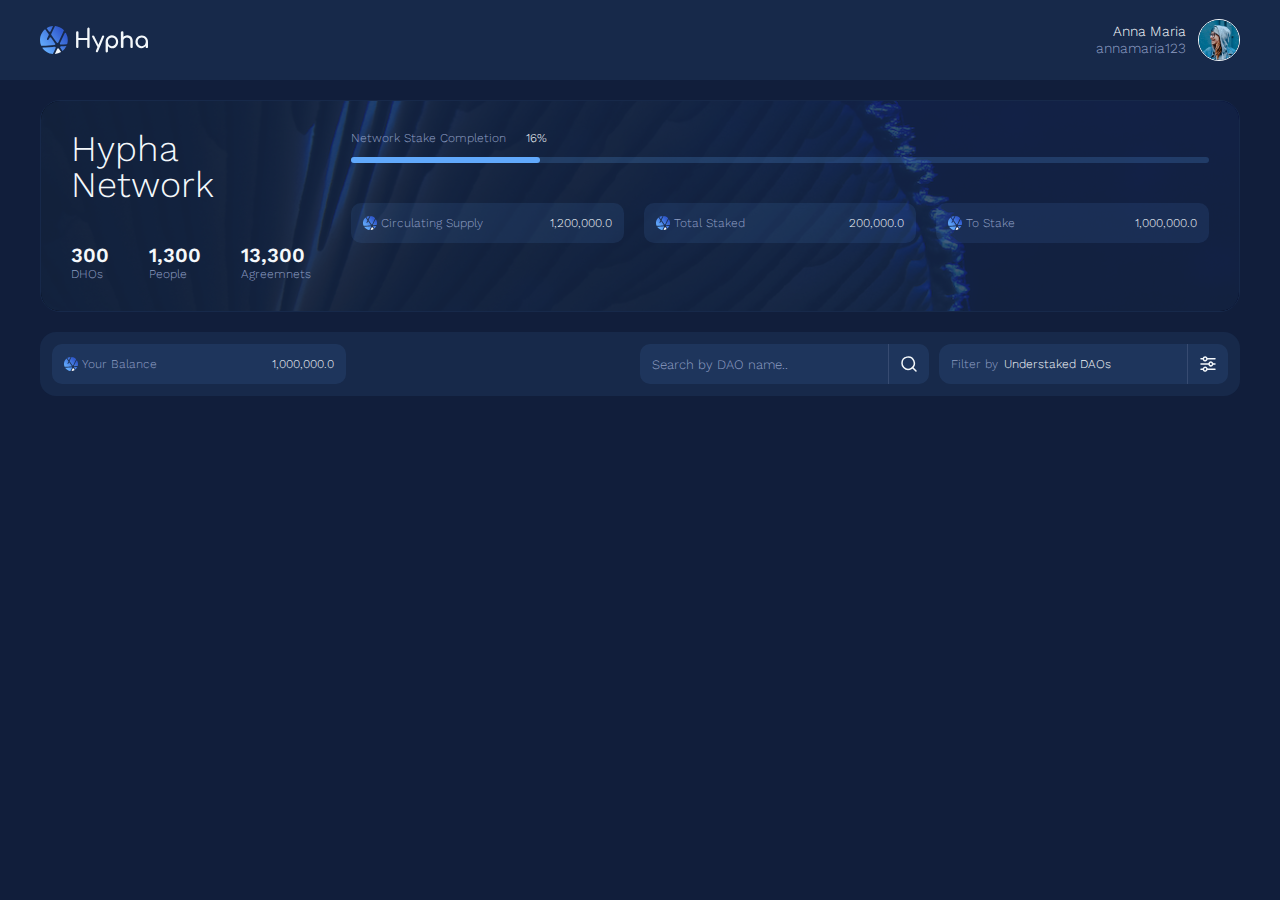
==== commit b0f490ce: "feat: add api" ====
--- a/index.html
+++ b/index.html
@@ -1,113 +1,148 @@
-<!DOCTYPE html>
+<!doctype html>
 <html lang="en">
-
-<head>
-    <meta charset="UTF-8">
-    <meta name="viewport" content="width=device-width, initial-scale=1.0">
-    <link rel="icon" type="image/x-icon" href="img/favicon.png">
-    <link rel="preconnect" href="https://fonts.googleapis.com">
-    <link rel="preconnect" href="https://fonts.gstatic.com" crossorigin>
-    <link href="https://fonts.googleapis.com/css2?family=Source+Sans+3:ital,wght@0,200;0,300;0,400;0,500;0,600;0,700;0,800;0,900;1,200;1,300;1,400;1,500;1,600;1,700;1,800;1,900&family=Work+Sans:ital,wght@0,100..900;1,100..900&display=swap" rel="stylesheet">
-    <link rel="stylesheet" href="css/style.css" />
-    <link rel="stylesheet" href="css/responsive.css" />
-    <script type="text/javascript" src="js/interactions.js"></script>
-    <title>Hypha Stake Platform</title>
-</head>
-
-<body>
-    <header>
-        <div class="foglio flex space-center centered-vertical">
-            <div class="flex centered-vertical">
-                <span id="resp-menu-icon" onclick="toggleNavMenu()">
-                    <span></span>
-                    <span></span>
-                    <span></span>
-                </span>
-                <div class="logo-cont flex centered-vertical">
-                    <a href="#"><img class="top-logo" src="img/logo-white.svg"></a>
-                </div>
-                <nav id="main-menu">
+    <head>
+        <meta charset="UTF-8" />
+        <meta name="viewport" content="width=device-width, initial-scale=1.0" />
+        <link rel="icon" type="image/x-icon" href="img/favicon.png" />
+        <link rel="preconnect" href="https://fonts.googleapis.com" />
+        <link rel="preconnect" href="https://fonts.gstatic.com" crossorigin />
+        <link
+            href="https://fonts.googleapis.com/css2?family=Source+Sans+3:ital,wght@0,200;0,300;0,400;0,500;0,600;0,700;0,800;0,900;1,200;1,300;1,400;1,500;1,600;1,700;1,800;1,900&family=Work+Sans:ital,wght@0,100..900;1,100..900&display=swap"
+            rel="stylesheet"
+        />
+        <link rel="stylesheet" href="css/style.css" />
+        <link rel="stylesheet" href="css/responsive.css" />
+
+        <script type="text/javascript" src="js/api.js"></script>
+        <script type="text/javascript" src="js/utils.js"></script>
+        <script type="text/javascript" src="js/index.js"></script>
+        <script type="text/javascript" src="js/interactions.js"></script>
+        <title>Hypha Stake Portal</title>
+    </head>
+
+    <body>
+        <header>
+            <div class="foglio flex space-center centered-vertical">
+                <div class="flex centered-vertical">
+                    <span id="resp-menu-icon" onclick="toggleNavMenu()">
+                        <span></span>
+                        <span></span>
+                        <span></span>
+                    </span>
+                    <div class="logo-cont flex centered-vertical">
+                        <a href="#"
+                            ><img class="top-logo" src="img/logo-white.svg"
+                        /></a>
+                    </div>
+                    <!-- <nav id="main-menu">
                     <ul>
                         <li><a href="#" class="current-page">Stake Hypha Tokens</a></li>
                         <li><a href="#">Buy Hypha Tokens</a></li>
                         <li><a href="#">Your Dashboard</a></li>
                     </ul>
-                </nav>
-            </div>
-            <div class="login-area">
-                <button class="primary">Login/Connect</button>
-            </div>
-        </div>
-    </header>
-    <section class="network-header">
-        <div class="foglio">
-            <div class="network-banner gap-40 flex space-center">
-                <div class="hug-content left-area">
-                    <h2 class="title-36 white">Hypha Network</h2>
-                    <div class="flex network-metrics">
-                        <div class="condensed-text hug-content">
-                            <p class="title-20 white">300</p>
-                            <p class="text-12 grey">Published DAOs</p>
-                        </div>
-
-                        <div class="condensed-text hug-content">
-                            <p class="title-20 white">1,300</p>
-                            <p class="grey text-12">Active Members</p>
-                        </div>
-
-                        <div class="condensed-text hug-content">
-                            <p class="title-20 white">13,300</p>
-                            <p class="grey text-12">Proposals</p>
-                        </div>
-                    </div>
-                </div>
-
-                <div class="full-space right-area">
-                    <div class="flex gap-20">
-                        <span class="text-12 grey">Network Stake Completion</span>
-                        <span class="text-12 white">16%</span>
-                    </div>
-                    <div class="progress-bar">
-                        <div class="progress-inside-bar"></div>
-                    </div>
-                    <div class="banner-ui-inputs flex gap-20">
-                        <div class="ui-input-data full-space flex space-center centered-vertical gap-6">
-                            <div class="flex centered-vertical">
-                                <img src="img/logo-round.svg" />
-                                <span class="text-12 grey">Circulating Supply</span>
-                            </div>
-                            <div class="flex">
-                                <span class="text-12 white">1,200,000.0</span>
-                            </div>
-                        </div>
-
-                        <div class="ui-input-data full-space flex space-center centered-vertical gap-6">
-                            <div class="flex centered-vertical">
-                                <img src="img/logo-round.svg" />
-                                <span class="text-12 grey">Total Staked</span>
-                            </div>
-                            <div class="flex">
-                                <span class="text-12 white">200,000.0</span>
-                            </div>
-                        </div>
-
-                        <div class="ui-input-data full-space flex space-center centered-vertical gap-6">
-                            <div class="flex centered-vertical">
-                                <img src="img/logo-round.svg" />
-                                <span class="text-12 grey">To Stake</span>
-                            </div>
-                            <div class="flex">
-                                <span class="text-12 white">1,000,000.0</span>
-                            </div>
-                        </div>
-                    </div>
-                </div>
-
-            </div>
-        </div>
-    </section>
-
-    <section class="dao-list">
+                </nav> -->
+                </div>
+
+                <div class="login-area">
+                    <!-- <button id="login-btn" class="primary">Login/Connect</button> -->
+
+                    <div class="logged-in">
+                        <div class="user-details">
+                            <span class="white">Anna Maria</span>
+                            <span id="actor" class="grey">annamaria123</span>
+                        </div>
+                        <img src="img/avatar.jpg" />
+                    </div>
+                </div>
+
+
+            </div>
+        </header>
+        <section class="network-header">
+            <div class="foglio">
+                <div class="network-banner gap-40 flex space-center">
+                    <div class="hug-content left-area">
+                        <h2 class="title-36 white">Hypha Network</h2>
+                        <div class="flex network-metrics">
+                            <div class="condensed-text hug-content">
+                                <p id="network-dho-count"  class="title-20 white">300</p>
+                                <p class="text-12 grey">DHOs</p>
+                            </div>
+
+                            <div class="condensed-text hug-content">
+                                <p id="network-people-count" class="title-20 white">1,300</p>
+                                <p class="grey text-12">People</p>
+                            </div>
+
+                            <div class="condensed-text hug-content">
+                                <p id="network-agreements-count" class="title-20 white">13,300</p>
+                                <p class="grey text-12">Agreemnets </p>
+                            </div>
+                        </div>
+                    </div>
+
+                    <div class="full-space right-area">
+                        <div class="flex gap-20">
+                            <span class="text-12 grey"
+                                >Network Stake Completion</span
+                            >
+                            <span class="text-12 white">16%</span>
+                        </div>
+                        <div class="progress-bar">
+                            <div class="progress-inside-bar"></div>
+                        </div>
+                        <div class="banner-ui-inputs flex gap-20">
+                            <div
+                                class="ui-input-data full-space flex space-center centered-vertical gap-6"
+                            >
+                                <div class="flex centered-vertical">
+                                    <img src="img/logo-round.svg" />
+                                    <span class="text-12 grey"
+                                        >Circulating Supply</span
+                                    >
+                                </div>
+                                <div class="flex">
+                                    <span class="text-12 white"
+                                        >1,200,000.0</span
+                                    >
+                                </div>
+                            </div>
+
+                            <div
+                                class="ui-input-data full-space flex space-center centered-vertical gap-6"
+                            >
+                                <div class="flex centered-vertical">
+                                    <img src="img/logo-round.svg" />
+                                    <span class="text-12 grey"
+                                        >Total Staked</span
+                                    >
+                                </div>
+                                <div class="flex">
+                                    <span class="text-12 white">200,000.0</span>
+                                </div>
+                            </div>
+
+                            <div
+                                class="ui-input-data full-space flex space-center centered-vertical gap-6"
+                            >
+                                <div class="flex centered-vertical">
+                                    <img src="img/logo-round.svg" />
+                                    <span class="text-12 grey">To Stake</span>
+                                </div>
+                                <div class="flex">
+                                    <span class="text-12 white"
+                                        >1,000,000.0</span
+                                    >
+                                </div>
+                            </div>
+                        </div>
+                    </div>
+                </div>
+            </div>
+        </section>
+
+
+    <section class="action-bars">
         <div class="foglio">
             <div class="user-filter-bar flex space-center">
                 <div class="width-25">
@@ -134,490 +169,13 @@
                     </div>
                 </div>
             </div>
-
-
-            <div class="dao-grid">
-                <div class="dao-card understaked">
-                    <div class="top-dao-info flex wrap">
-                        <div class="full-space">
-                            <img class="dao-logo" src="img/dao-logo.png" />
-                        </div>
-                        <div class="full-space">
-                            <p class="title-20 dao-name white">AwesomeDAO</p>
-                            <p class="grey-20 text-12">Active Since <span>360 days</span> <span class="white">Understaked</span></span></p>
-                        </div>
-                    </div>
-
-                    <div class="dao-activity-metrics">
-                        <div class="ui-input-data full-space flex space-center centered-vertical gap-6">
-                            <div class="flex centered-vertical">
-                                <img src="img/members.svg" />
-                                <span class="text-12 grey">DAO Members</span>
-                            </div>
-                            <div class="flex">
-                                <span class="text-12 white">77</span>
-                            </div>
-                        </div>
-                        <div class="ui-input-data full-space flex space-center centered-vertical gap-6">
-                            <div class="flex centered-vertical">
-                                <img src="img/proposals.svg" />
-                                <span class="text-12 grey">Proposals</span>
-                            </div>
-                            <div class="flex">
-                                <span class="text-12 white">1,200</span>
-                            </div>
-                        </div>
-                    </div>
-
-                    <div class="dao-stake-metrics">
-                        <div class="stake-bar">
-                            <div class="flex space-center">
-                                <span class="text-12 grey">Stake Progress</span>
-                                <span class="text-12 white">66%</span>
-                            </div>
-                            <div class="progress-bar standard">
-                                <div class="progress-inside-bar"></div>
-                            </div>
-                        </div>
-                        <div class="ui-input-data full-space flex space-center centered-vertical gap-6">
-                            <div class="flex centered-vertical">
-                                <img src="img/logo-round.svg" />
-                                <span class="text-12 grey">Requirement</span>
-                            </div>
-                            <div class="flex">
-                                <span class="text-12 white">1,200,000.0</span>
-                            </div>
-                        </div>
-                        <div class="ui-input-data full-space flex space-center centered-vertical gap-6">
-                            <div class="flex centered-vertical">
-                                <img src="img/logo-round.svg" />
-                                <span class="text-12 grey">To Stake</span>
-                            </div>
-                            <div class="flex">
-                                <span class="text-12 white">700,000.0</span>
-                            </div>
-                        </div>
-                    </div>
-
-                    <div class="flex dao-card-buttons gap-20">
-                        <a href="#" class="fake-button secondary">Details</a>
-                        <button class="primary" onclick="toggleModalStake()">Stake</button>
-                    </div>
-                </div>
-
-                <div class=" dao-card staked-1-1">
-                    <div class="top-dao-info flex wrap">
-                        <div class="full-space">
-                            <img class="dao-logo" src="img/dao-logo.png" />
-                        </div>
-                        <div class="full-space">
-                            <p class="title-20 dao-name white">AwesomeDAO</p>
-                            <p class="grey-20 text-12">Active Since <span>360 days</span> <span class="light-blu">Staked 1:1</span></span></p>
-                        </div>
-                    </div>
-
-                    <div class="dao-activity-metrics">
-                        <div class="ui-input-data full-space flex space-center centered-vertical gap-6">
-                            <div class="flex centered-vertical">
-                                <img src="img/members.svg" />
-                                <span class="text-12 grey">DAO Members</span>
-                            </div>
-                            <div class="flex">
-                                <span class="text-12 white">77</span>
-                            </div>
-                        </div>
-                        <div class="ui-input-data full-space flex space-center centered-vertical gap-6">
-                            <div class="flex centered-vertical">
-                                <img src="img/proposals.svg" />
-                                <span class="text-12 grey">Proposals</span>
-                            </div>
-                            <div class="flex">
-                                <span class="text-12 white">1,200</span>
-                            </div>
-                        </div>
-                    </div>
-
-                    <div class="dao-stake-metrics">
-                        <div class="stake-bar">
-                            <div class="flex space-center">
-                                <span class="text-12 grey">Stake Progress</span>
-                                <span class="text-12 white">100%</span>
-                            </div>
-                            <div class="progress-bar standard completed">
-                                <div class="progress-inside-bar"></div>
-                            </div>
-                        </div>
-                        <div class="ui-input-data full-space flex space-center centered-vertical gap-6">
-                            <div class="flex centered-vertical">
-                                <img src="img/logo-round.svg" />
-                                <span class="text-12 grey">Requirement</span>
-                            </div>
-                            <div class="flex">
-                                <span class="text-12 white">1,200,000.0</span>
-                            </div>
-                        </div>
-                        <div class="ui-input-data full-space flex space-center centered-vertical gap-6">
-                            <div class="flex centered-vertical">
-                                <img src="img/logo-round.svg" />
-                                <span class="text-12 grey">To Stake</span>
-                            </div>
-                            <div class="flex">
-                                <span class="text-12 white">0.0</span>
-                            </div>
-                        </div>
-                    </div>
-
-                    <div class="flex dao-card-buttons gap-20">
-                        <a href="#" class="fake-button secondary">Details</a>
-                        <button class="primary" onclick="toggleModalStake()">Stake</button>
-                    </div>
-                </div>
-
-                <div class="dao-card overstaked">
-                    <div class="top-dao-info flex wrap">
-                        <div class="full-space">
-                            <img class="dao-logo" src="img/dao-logo.png" />
-                        </div>
-                        <div class="full-space">
-                            <p class="title-20 dao-name white">AwesomeDAO</p>
-                            <p class="grey-20 text-12">Active Since <span>360 days</span> <span class="green">Overstaked</span></span></p>
-                        </div>
-                    </div>
-
-                    <div class="dao-activity-metrics">
-                        <div class="ui-input-data full-space flex space-center centered-vertical gap-6">
-                            <div class="flex centered-vertical">
-                                <img src="img/members.svg" />
-                                <span class="text-12 grey">DAO Members</span>
-                            </div>
-                            <div class="flex">
-                                <span class="text-12 white">77 of 88 Available</span>
-                            </div>
-                        </div>
-                        <div class="ui-input-data full-space flex space-center centered-vertical gap-6">
-                            <div class="flex centered-vertical">
-                                <img src="img/proposals.svg" />
-                                <span class="text-12 grey">Proposals</span>
-                            </div>
-                            <div class="flex">
-                                <span class="text-12 white">1,200</span>
-                            </div>
-                        </div>
-                    </div>
-
-                    <div class="dao-stake-metrics">
-                        <div class="stake-bar">
-                            <div class="flex space-center">
-                                <span class="text-12 grey">Stake Progress</span>
-                                <div class="inline-flex gap-4">
-                                    <span class="text-12 white">100%</span> <span class="text-12 green">+ 22%</span>
-                                </div>
-                            </div>
-                            <div class="progress-bar standard">
-                                <div class="progress-inside-bar"></div>
-                            </div>
-                            <div class="progress-bar over-stake">
-                                <div class="progress-inside-bar"></div>
-                            </div>
-                        </div>
-                        <div class="ui-input-data full-space flex space-center centered-vertical gap-6">
-                            <div class="flex centered-vertical">
-                                <img src="img/logo-round.svg" />
-                                <span class="text-12 grey">Requirement</span>
-                            </div>
-                            <div class="flex">
-                                <span class="text-12 white">1,200,000.0</span>
-                            </div>
-                        </div>
-                        <div class="ui-input-data full-space flex space-center centered-vertical gap-6">
-                            <div class="flex centered-vertical">
-                                <img src="img/logo-round.svg" />
-                                <span class="text-12 grey">Total Staked</span>
-                            </div>
-                            <div class="flex">
-                                <span class="text-12 white">1,700,000.0</span>
-                            </div>
-                        </div>
-                    </div>
-
-                    <div class="flex dao-card-buttons gap-20">
-                        <a href="#" class="fake-button secondary">Details</a>
-                        <button onclick="toggleModalStake()" class="primary">Stake</button>
-                    </div>
-                </div>
-
-                <div class="dao-card understaked your-dao">
-                    <div class="top-dao-info flex wrap">
-                        <div class="avatar"><img src="img/avatar.jpg" /></div>
-                        <div class="full-space">
-                            <img class="dao-logo" src="img/dao-logo.png" />
-                        </div>
-                        <div class="full-space">
-                            <p class="title-20 dao-name white">AwesomeDAO</p>
-                            <p class="grey-20 text-12">Active Since <span>360 days</span> <span class="white">Understaked</span></span></p>
-                        </div>
-                    </div>
-
-                    <div class="dao-activity-metrics">
-                        <div class="ui-input-data full-space flex space-center centered-vertical gap-6">
-                            <div class="flex centered-vertical">
-                                <img src="img/members.svg" />
-                                <span class="text-12 grey">DAO Members</span>
-                            </div>
-                            <div class="flex">
-                                <span class="text-12 white">77</span>
-                            </div>
-                        </div>
-                        <div class="ui-input-data full-space flex space-center centered-vertical gap-6">
-                            <div class="flex centered-vertical">
-                                <img src="img/proposals.svg" />
-                                <span class="text-12 grey">Proposals</span>
-                            </div>
-                            <div class="flex">
-                                <span class="text-12 white">1,200</span>
-                            </div>
-                        </div>
-                    </div>
-
-                    <div class="dao-stake-metrics">
-                        <div class="stake-bar">
-                            <div class="flex space-center">
-                                <span class="text-12 grey">Stake Progress</span>
-                                <span class="text-12 white">66%</span>
-                            </div>
-                            <div class="progress-bar standard">
-                                <div class="progress-inside-bar"></div>
-                            </div>
-                        </div>
-                        <div class="ui-input-data full-space flex space-center centered-vertical gap-6">
-                            <div class="flex centered-vertical">
-                                <img src="img/logo-round.svg" />
-                                <span class="text-12 grey">Requirement</span>
-                            </div>
-                            <div class="flex">
-                                <span class="text-12 white">1,200,000.0</span>
-                            </div>
-                        </div>
-                        <div class="ui-input-data full-space flex space-center centered-vertical gap-6">
-                            <div class="flex centered-vertical">
-                                <img src="img/logo-round.svg" />
-                                <span class="text-12 grey">To Stake</span>
-                            </div>
-                            <div class="flex">
-                                <span class="text-12 white">700,000.0</span>
-                            </div>
-                        </div>
-                    </div>
-
-                    <div class="flex dao-card-buttons gap-20">
-                        <a href="#" class="fake-button secondary">Details</a>
-                        <button onclick="toggleModalStake()" class="primary">Stake</button>
-                    </div>
-                </div>
-
-                <div class="dao-card understaked">
-                    <div class="top-dao-info flex wrap">
-                        <div class="full-space">
-                            <img class="dao-logo" src="img/dao-logo.png" />
-                        </div>
-                        <div class="full-space">
-                            <p class="title-20 dao-name white">AwesomeDAO</p>
-                            <p class="grey-20 text-12">Active Since <span>360 days</span> <span class="white">Understaked</span></span></p>
-                        </div>
-                    </div>
-
-                    <div class="dao-activity-metrics">
-                        <div class="ui-input-data full-space flex space-center centered-vertical gap-6">
-                            <div class="flex centered-vertical">
-                                <img src="img/members.svg" />
-                                <span class="text-12 grey">DAO Members</span>
-                            </div>
-                            <div class="flex">
-                                <span class="text-12 white">77</span>
-                            </div>
-                        </div>
-                        <div class="ui-input-data full-space flex space-center centered-vertical gap-6">
-                            <div class="flex centered-vertical">
-                                <img src="img/proposals.svg" />
-                                <span class="text-12 grey">Proposals</span>
-                            </div>
-                            <div class="flex">
-                                <span class="text-12 white">1,200</span>
-                            </div>
-                        </div>
-                    </div>
-
-                    <div class="dao-stake-metrics">
-                        <div class="stake-bar">
-                            <div class="flex space-center">
-                                <span class="text-12 grey">Stake Progress</span>
-                                <span class="text-12 white">66%</span>
-                            </div>
-                            <div class="progress-bar standard">
-                                <div class="progress-inside-bar"></div>
-                            </div>
-                        </div>
-                        <div class="ui-input-data full-space flex space-center centered-vertical gap-6">
-                            <div class="flex centered-vertical">
-                                <img src="img/logo-round.svg" />
-                                <span class="text-12 grey">Requirement</span>
-                            </div>
-                            <div class="flex">
-                                <span class="text-12 white">1,200,000.0</span>
-                            </div>
-                        </div>
-                        <div class="ui-input-data full-space flex space-center centered-vertical gap-6">
-                            <div class="flex centered-vertical">
-                                <img src="img/logo-round.svg" />
-                                <span class="text-12 grey">To Stake</span>
-                            </div>
-                            <div class="flex">
-                                <span class="text-12 white">700,000.0</span>
-                            </div>
-                        </div>
-                    </div>
-
-                    <div class="flex dao-card-buttons gap-20">
-                        <a href="#" class="fake-button secondary">Details</a>
-                        <button onclick="toggleModalStake()" class="primary">Stake</button>
-                    </div>
-                </div>
-
-                <div class="dao-card understaked">
-                    <div class="top-dao-info flex wrap">
-                        <div class="full-space">
-                            <img class="dao-logo" src="img/dao-logo.png" />
-                        </div>
-                        <div class="full-space">
-                            <p class="title-20 dao-name white">AwesomeDAO</p>
-                            <p class="grey-20 text-12">Active Since <span>360 days</span> <span class="white">Understaked</span></span></p>
-                        </div>
-                    </div>
-
-                    <div class="dao-activity-metrics">
-                        <div class="ui-input-data full-space flex space-center centered-vertical gap-6">
-                            <div class="flex centered-vertical">
-                                <img src="img/members.svg" />
-                                <span class="text-12 grey">DAO Members</span>
-                            </div>
-                            <div class="flex">
-                                <span class="text-12 white">77</span>
-                            </div>
-                        </div>
-                        <div class="ui-input-data full-space flex space-center centered-vertical gap-6">
-                            <div class="flex centered-vertical">
-                                <img src="img/proposals.svg" />
-                                <span class="text-12 grey">Proposals</span>
-                            </div>
-                            <div class="flex">
-                                <span class="text-12 white">1,200</span>
-                            </div>
-                        </div>
-                    </div>
-
-                    <div class="dao-stake-metrics">
-                        <div class="stake-bar">
-                            <div class="flex space-center">
-                                <span class="text-12 grey">Stake Progress</span>
-                                <span class="text-12 white">66%</span>
-                            </div>
-                            <div class="progress-bar standard">
-                                <div class="progress-inside-bar"></div>
-                            </div>
-                        </div>
-                        <div class="ui-input-data full-space flex space-center centered-vertical gap-6">
-                            <div class="flex centered-vertical">
-                                <img src="img/logo-round.svg" />
-                                <span class="text-12 grey">Requirement</span>
-                            </div>
-                            <div class="flex">
-                                <span class="text-12 white">1,200,000.0</span>
-                            </div>
-                        </div>
-                        <div class="ui-input-data full-space flex space-center centered-vertical gap-6">
-                            <div class="flex centered-vertical">
-                                <img src="img/logo-round.svg" />
-                                <span class="text-12 grey">To Stake</span>
-                            </div>
-                            <div class="flex">
-                                <span class="text-12 white">700,000.0</span>
-                            </div>
-                        </div>
-                    </div>
-
-                    <div class="flex dao-card-buttons gap-20">
-                        <a href="#" class="fake-button secondary">Details</a>
-                        <button onclick="toggleModalStake()" class="primary">Stake</button>
-                    </div>
-                </div>
-
-                <div class="dao-card understaked">
-                    <div class="top-dao-info flex wrap">
-                        <div class="full-space">
-                            <img class="dao-logo" src="img/dao-logo.png" />
-                        </div>
-                        <div class="full-space">
-                            <p class="title-20 dao-name white">AwesomeDAO</p>
-                            <p class="grey-20 text-12">Active Since <span>360 days</span> <span class="white">Understaked</span></span></p>
-                        </div>
-                    </div>
-
-                    <div class="dao-activity-metrics">
-                        <div class="ui-input-data full-space flex space-center centered-vertical gap-6">
-                            <div class="flex centered-vertical">
-                                <img src="img/members.svg" />
-                                <span class="text-12 grey">DAO Members</span>
-                            </div>
-                            <div class="flex">
-                                <span class="text-12 white">77</span>
-                            </div>
-                        </div>
-                        <div class="ui-input-data full-space flex space-center centered-vertical gap-6">
-                            <div class="flex centered-vertical">
-                                <img src="img/proposals.svg" />
-                                <span class="text-12 grey">Proposals</span>
-                            </div>
-                            <div class="flex">
-                                <span class="text-12 white">1,200</span>
-                            </div>
-                        </div>
-                    </div>
-
-                    <div class="dao-stake-metrics">
-                        <div class="stake-bar">
-                            <div class="flex space-center">
-                                <span class="text-12 grey">Stake Progress</span>
-                                <span class="text-12 white">66%</span>
-                            </div>
-                            <div class="progress-bar standard">
-                                <div class="progress-inside-bar"></div>
-                            </div>
-                        </div>
-                        <div class="ui-input-data full-space flex space-center centered-vertical gap-6">
-                            <div class="flex centered-vertical">
-                                <img src="img/logo-round.svg" />
-                                <span class="text-12 grey">Requirement</span>
-                            </div>
-                            <div class="flex">
-                                <span class="text-12 white">1,200,000.0</span>
-                            </div>
-                        </div>
-                        <div class="ui-input-data full-space flex space-center centered-vertical gap-6">
-                            <div class="flex centered-vertical">
-                                <img src="img/logo-round.svg" />
-                                <span class="text-12 grey">To Stake</span>
-                            </div>
-                            <div class="flex">
-                                <span class="text-12 white">700,000.0</span>
-                            </div>
-                        </div>
-                    </div>
-
-                    <div class="flex dao-card-buttons gap-20">
-                        <a href="#" class="fake-button secondary">Details</a>
-                        <button onclick="toggleModalStake()" class="primary">Stake</button>
-                    </div>
-                </div>
+        </div>
+    </section>
+
+    <section class="dao-list">
+        <div class="foglio">
+            <div class="dao-grid" id="dao-grid">
+              
             </div>
         </div>
     </section>
@@ -706,69 +264,213 @@
                 <div class="filters-head">
                     <p class="title-20 white">Filters</p>
                     <div onclick="toggleFilters()" id="close-filter-pop">
+        <!--modal stake pop-up -->
+        <section id="stake-modal-pop">
+            <div class="foglio">
+                <div class="modal-pop">
+                    <div onclick="toggleModalStake()" id="close-stake-pop">
                         <img src="img/close-icon.svg" />
                     </div>
-                </div>
-                <div class="filters-body">
-                    <div class="dao-status-row flex gap-10">
-                        <div class="dao-status selected">Understaked</div>
-                        <div class="dao-status">Overstaked</div>
-                        <div class="dao-status">1:1Staked</div>
-                        <div class="dao-status">Your DAOs</div>
-                    </div>
-
-                    <div class="filters-row">
-                        <p class="white">Minimum Hypha Missing Stake</p>
+
+                    <div class="stake-top-info flex space-center gap-20">
+                        <div class="flex centered-vertical">
+                            <img
+                                id="stake-dho-logo"
+                                class="dao-stake-logo"
+                                src="img/dao-logo.png"
+                            />
+                            <div class="dao-stake-name">
+                                <p class="text-12 grey">Stake for:</p>
+                                <p id="stake-dho-name" class="title-20 white">
+                                    Awesome DAO
+                                </p>
+                            </div>
+                        </div>
+                        <div class="stake-bar">
+                            <div class="flex gap-20">
+                                <span class="text-12 grey">Stake Progress</span>
+                                <span
+                                    id="stake-progress-value"
+                                    class="text-12 white"
+                                    >66%</span
+                                >
+                            </div>
+                            <div class="progress-bar standard">
+                                <div class="progress-inside-bar"></div>
+                            </div>
+                        </div>
+                    </div>
+
+                    <div class="stake-token-data flex gap-20">
+                        <div
+                            class="ui-input-data full-space flex space-center centered-vertical gap-6"
+                        >
+                            <div class="flex centered-vertical">
+                                <img src="img/logo-round.svg" />
+                                <span class="text-12 grey"
+                                    >Stake Requirement</span
+                                >
+                            </div>
+                            <div class="flex">
+                                <span
+                                    id="stake-requirement-value"
+                                    class="text-12 white"
+                                    >1,200,000.0</span
+                                >
+                            </div>
+                        </div>
+                        <div
+                            class="ui-input-data full-space flex space-center centered-vertical gap-6"
+                        >
+                            <div class="flex centered-vertical">
+                                <img src="img/logo-round.svg" />
+                                <span class="text-12 grey">To Stake</span>
+                            </div>
+                            <div class="flex">
+                                <span
+                                    id="stake-amount-value"
+                                    class="text-12 white"
+                                    >700,000.0</span
+                                >
+                            </div>
+                        </div>
+                    </div>
+
+                    <div class="your-stake-data">
+                        <div
+                            class="ui-input-data full-space flex space-center centered-vertical gap-6"
+                        >
+                            <div class="flex centered-vertical">
+                                <img src="img/logo-round.svg" />
+                                <span class="text-12 grey">Your Balance</span>
+                            </div>
+                            <div class="flex">
+                                <span
+                                    id="your-balance-value"
+                                    class="text-12 white"
+                                    >1,200,000.0</span
+                                >
+                            </div>
+                        </div>
                         <div class="field-wrapper">
-                            <input type="text" class="your-stake-amount" placeholder="100.0">
+                            <input
+                                type="text"
+                                class="your-stake-amount"
+                                placeholder="700,000.0"
+                            />
                             <div class="field-over-content flex align-center">
                                 <img src="img/logo-round.svg" />
-                                <span class="text-12 white">Hypha:</span>
-                            </div>
-                        </div>
-                    </div>
-
-                    <div class="filters-row">
-                        <p class="white">Maximum Hypha Missing Stake</p>
-                        <div class="field-wrapper">
-                            <input type="text" class="your-stake-amount" placeholder="100.0">
-                            <div class="field-over-content flex align-center">
-                                <img src="img/logo-round.svg" />
-                                <span class="text-12 white">Hypha:</span>
-                            </div>
-                        </div>
-                    </div>
-
-                    <div class="filters-row">
-                        <p class="white">Minimum DAO Members</p>
-                        <div class="field-wrapper">
-                            <input type="text" class="your-stake-amount" placeholder="1">
-                            <div class="field-over-content flex align-center">
-                                <img src="img/members.svg" />
-                                <span class="text-12 white">Members:</span>
-                            </div>
-                        </div>
-                    </div>
-
-                    <div class="filters-row">
-                        <p class="white">Minimum DAO Proposals</p>
-                        <div class="field-wrapper">
-                            <input type="text" class="your-stake-amount" placeholder="1">
-                            <div class="field-over-content flex align-center">
-                                <img src="img/proposals.svg" />
-                                <span class="text-12 white">Proposals:</span>
-                            </div>
-                        </div>
-                    </div>
-                </div>
-                <div class="filters-foot">
-                    <button class="secondary">Reset Filters</button>
-                    <button class="primary">Show 1234 DAOs</button>
-                </div>
-            </div>
-        </div>
-    </section>
-
-</body>
-
-</html>+                                <span class="text-12 white"
+                                    >Input Amount to Stake:</span
+                                >
+                            </div>
+                        </div>
+                    </div>
+
+                    <div class="modal-stake-actions flex gap-20">
+                        <button onclick="toggleModalStake()" class="secondary">
+                            Close
+                        </button>
+                        <button class="primary">Stake</button>
+                    </div>
+                </div>
+            </div>
+        </section>
+
+        <!--modal filter pop-up -->
+        <section id="filter-modal-pop">
+            <div class="foglio">
+                <div class="filters">
+                    <div class="filters-head">
+                        <p class="title-20 white">Filters</p>
+                        <div onclick="toggleFilters()" id="close-filter-pop">
+                            <img src="img/close-icon.svg" />
+                        </div>
+                    </div>
+                    <div class="filters-body">
+                        <div class="dao-status-row flex gap-10">
+                            <div class="dao-status selected">Understaked</div>
+                            <div class="dao-status">Overstaked</div>
+                            <div class="dao-status">1:1Staked</div>
+                            <div class="dao-status">Your DAOs</div>
+                        </div>
+
+                        <div class="filters-row">
+                            <p class="white">Minimum Hypha Missing Stake</p>
+                            <div class="field-wrapper">
+                                <input
+                                    type="text"
+                                    class="your-stake-amount"
+                                    placeholder="100.0"
+                                />
+                                <div
+                                    class="field-over-content flex align-center"
+                                >
+                                    <img src="img/logo-round.svg" />
+                                    <span class="text-12 white">Hypha:</span>
+                                </div>
+                            </div>
+                        </div>
+
+                        <div class="filters-row">
+                            <p class="white">Maximum Hypha Missing Stake</p>
+                            <div class="field-wrapper">
+                                <input
+                                    type="text"
+                                    class="your-stake-amount"
+                                    placeholder="100.0"
+                                />
+                                <div
+                                    class="field-over-content flex align-center"
+                                >
+                                    <img src="img/logo-round.svg" />
+                                    <span class="text-12 white">Hypha:</span>
+                                </div>
+                            </div>
+                        </div>
+
+                        <div class="filters-row">
+                            <p class="white">Minimum DAO Members</p>
+                            <div class="field-wrapper">
+                                <input
+                                    type="text"
+                                    class="your-stake-amount"
+                                    placeholder="1"
+                                />
+                                <div
+                                    class="field-over-content flex align-center"
+                                >
+                                    <img src="img/members.svg" />
+                                    <span class="text-12 white">Members:</span>
+                                </div>
+                            </div>
+                        </div>
+
+                        <div class="filters-row">
+                            <p class="white">Minimum DAO Proposals</p>
+                            <div class="field-wrapper">
+                                <input
+                                    type="text"
+                                    class="your-stake-amount"
+                                    placeholder="1"
+                                />
+                                <div
+                                    class="field-over-content flex align-center"
+                                >
+                                    <img src="img/proposals.svg" />
+                                    <span class="text-12 white"
+                                        >Proposals:</span
+                                    >
+                                </div>
+                            </div>
+                        </div>
+                    </div>
+                    <div class="filters-foot">
+                        <button class="secondary">Reset Filters</button>
+                        <button class="primary">Show 1234 DAOs</button>
+                    </div>
+                </div>
+            </div>
+        </section>
+    </body>
+</html>
--- a/css/style.css
+++ b/css/style.css
@@ -60,8 +60,18 @@
 p {
     margin:0;
 }
+
+.hide {
+    display: none;
+}
+
 .white {
     color:var(--white);
+}
+
+
+#login-btn{
+    visibility: hidden;
 }
 
 .grey {
@@ -207,6 +217,10 @@
 
 .hug-content {
     width:max-content;
+}
+
+.grow-1 {
+    flex:1;
 }
 
 input {
@@ -377,8 +391,22 @@
     line-height:1.2em;
 }
 
+.network-header.condensed .right-area {
+    display: flex;
+    justify-content: flex-end;
+    flex-grow:1;
+}
+
 .network-metrics {
     padding-top:40px;
+}
+
+.network-metrics.inline {
+    padding-top:0px;
+}
+
+img.banner-logo {
+    width:32px;
 }
 
 .network-metrics div:not(:first-child) {
@@ -428,6 +456,78 @@
     width:100%;
 }
 
+.user-filter-bar .avatar img {
+    width: 32px;
+    height: 32px;
+    object-fit: cover;
+    border-radius: 100%;
+    border: 1px solid var(--white);
+}
+
+img.banner-avatar {
+    width: 32px;
+    height: 32px;
+    object-fit: cover;
+    border-radius: 100%;
+    border: 1px solid var(--white);
+}
+
+#toggle-dashboard {
+    padding:6px;
+    background-color:var(--card-blu);
+    border-radius:10px;
+    position:relative;
+    width:max-content;
+    
+}
+
+
+#toggle-dashboard .select {
+    width:138px;
+    color:var(--grey);
+    height:36px;
+    display:flex;
+    align-items:center;
+    justify-content: center;
+    position:relative;
+    z-index:2;
+    transition-duration:.3s;
+    cursor:pointer;
+}
+
+#toggle-dashboard .select:hover {
+    color:var(--white);
+}
+
+
+#toggle-dashboard .back-thing {
+    position:absolute;
+    width:138px;
+    height:36px;
+    top:6px;
+    border-radius:6px;
+    background:var(--gradient);
+    z-index:1;
+    transition-duration:.3s;
+}
+
+#toggle-dashboard.daos .select:first-child {
+    color:var(--white);
+}
+
+#toggle-dashboard.personal .select:nth-child(2) {
+    color:var(--white);
+}
+
+#toggle-dashboard.personal .back-thing {
+    left:144px;
+}
+
+#toggle-dashboard.daos .back-thing {
+    left:6px;
+}
+
+
 .dao-list {
     padding-top:20px;
     padding-bottom:60px;
@@ -438,7 +538,7 @@
     grid-gap: 20px;
     grid-template-columns: 1fr 1fr 1fr 1fr;
     grid-auto-columns: 1fr;
-    margin-top:20px;
+
 }
 
 .dao-card {
@@ -893,4 +993,121 @@
 
 .member-det {
     display:grid;
-}+}
+
+.logged-in {
+    display:flex;
+    align-items: center;
+    gap:12px;
+}
+
+.logged-in .user-details {
+    display:grid;
+    justify-content: end;
+    text-align: right;
+}
+
+.logged-in .user-details {
+    line-height:1.2em;
+}
+
+.logged-in img {
+    width:42px;
+    height:42px;
+    object-fit: cover;
+    border-radius:50px;
+    border:1px solid var(--white);
+}
+
+.network-banner.empty-state {
+    margin-top:20px;
+    padding:50px;
+}
+
+.network-banner.empty-state:before {
+    opacity:.6;
+}
+
+.empty-cont {
+    position:relative;
+    display:flex;
+    flex-direction: column;
+    gap:20px;
+
+}
+
+.empty-cont button {
+    width:max-content;
+}
+
+
+/* your dashboard */
+
+.dashboard-top-info {
+        padding: 12px;
+        border-radius: 16px;
+        background: var(--card-blu);
+        width: 100%;
+        display:flex;
+        gap:12px;
+        margin-top:20px;
+    
+}
+
+.your-staked-daos-list {
+    margin-top:20px;
+}
+
+.staked-dao-det {
+    flex-direction: column;
+    align-items: flex-start;
+    line-height:1.4em;
+    padding-left:10px;
+    border-left:1px solid var(--light-blu-trasp);
+}
+
+.staked-dao-top {
+    position:relative;
+    display: flex;
+    align-items: center;
+    justify-content: space-between;
+}
+
+.your-dao-avatar {
+    width:26px;
+    height:26px;
+    object-fit: cover;
+    border-radius:50px;
+    border:1px solid var(--white);
+    position:absolute;
+    top: -8px;
+    left: 38px;
+}
+
+.staked-dao-bottom {
+    display:flex;
+    gap:12px;
+    margin-top:20px;
+    padding-top:20px;
+    border-top:1px solid var(--light-blu-trasp);
+}
+
+.your-staked-daos-list {
+    padding-bottom:60px;
+}
+
+.action-bars .user-filter-bar {
+    margin-top:20px;
+}
+
+.user-filter-bar.logged-out .search-container {
+    flex:3;
+}
+
+.user-filter-bar.logged-out .filter-container {
+    flex:1;
+}
+
+.empty-screen-banner {
+    padding-bottom:40px;
+}
--- a/css/responsive.css
+++ b/css/responsive.css
@@ -4,7 +4,6 @@
         grid-gap: 20px;
         grid-template-columns: 1fr 1fr 1fr;
         grid-auto-columns: 1fr;
-        margin-top: 20px;
     }
 
     .network-banner.gap-40 {
@@ -29,6 +28,20 @@
     .details-left {
         width:100%;
     }
+
+    .dashboard-top-info,
+    .staked-dao-bottom {
+        flex-wrap:wrap;
+        gap:8px;
+    }
+
+    .dashboard-top-info .full-space,
+    .dashboard-top-info .search-container,
+    .staked-dao-bottom .full-space {
+        width:calc(50% - 5px);
+    }
+
+
 }
 
 
@@ -38,7 +51,6 @@
         grid-gap: 20px;
         grid-template-columns: 1fr 1fr;
         grid-auto-columns: 1fr;
-        margin-top: 20px;
     }
 
     .user-filter-bar .width-25 {
@@ -68,6 +80,28 @@
 
     .banner-ui-inputs {
         padding-top:20px;
+    }
+
+    .staked-dao-top {
+        flex-wrap:wrap;
+    }
+
+    .staked-dao-top .buttons-row {
+        margin-top:20px;
+        width:100%;
+    }
+
+    .staked-dao-top .buttons-row button {
+        width:100%;
+        padding:0;
+    }
+    
+}
+
+@media screen and (max-width:880px){
+
+    .inputs-line {
+        flex-wrap:wrap;
     }
 }
 
@@ -170,7 +204,8 @@
         gap: 8px;
  }
  
- .network-banner {
+ .network-banner,
+ .network-banner.empty-state {
     padding:20px;
  }
 
@@ -178,15 +213,21 @@
     margin-top:8px;
  }
 
-
-}
-
-@media screen and (max-width:880px){
-
-    .inputs-line {
-        flex-wrap:wrap;
-    }
-}
+ .user-filter-bar .grow-1:last-child{
+    padding-top:10px;
+    flex-wrap:wrap;
+ }
+
+ .user-filter-bar.logged-out .grow-1:last-child{
+    padding-top:0px;
+    flex-wrap:wrap;
+
+
+}
+
+
+
+
 
 
 @media screen and (max-width:680px){
@@ -195,7 +236,6 @@
         grid-gap: 20px;
         grid-template-columns: 1fr;
         grid-auto-columns: 1fr;
-        margin-top: 20px;
     }
 
     .network-banner .left-area {
@@ -295,6 +335,7 @@
 
     .top-right-buttons button {
         width: 100%;
+        min-width: auto;
     }
 
     .extra-nav .foglio.flex.space-center {
@@ -304,4 +345,21 @@
     .top-right-buttons {
         margin-top:20px;
     }
+
+    .logged-in .user-details {
+        display:none;
+    }
+
+    .logged-in img {
+        width:32px;
+        height:32px;
+    }
+
+    .dashboard-top-info .full-space, .dashboard-top-info .search-container, .staked-dao-bottom .full-space {
+        width:100%;
+    }
+
+    .general-det {
+        flex-wrap:wrap;
+    }
 }